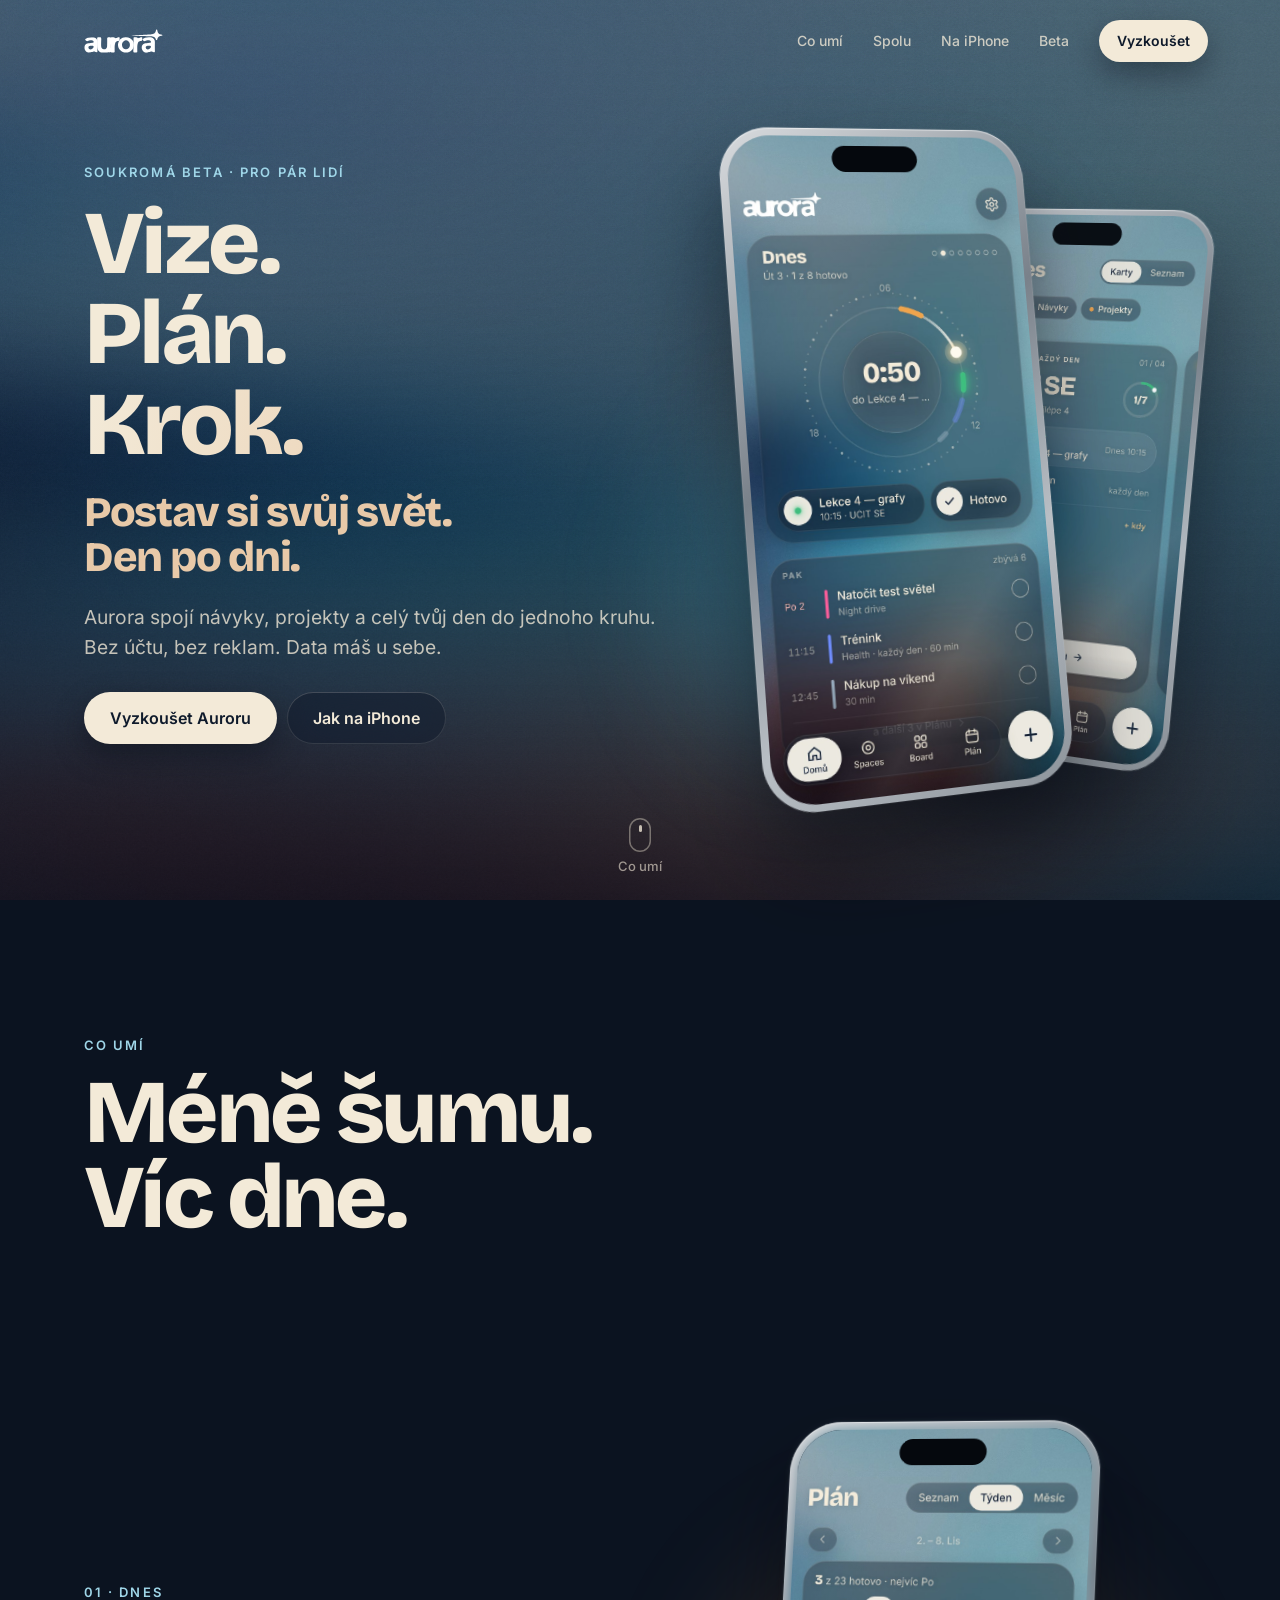
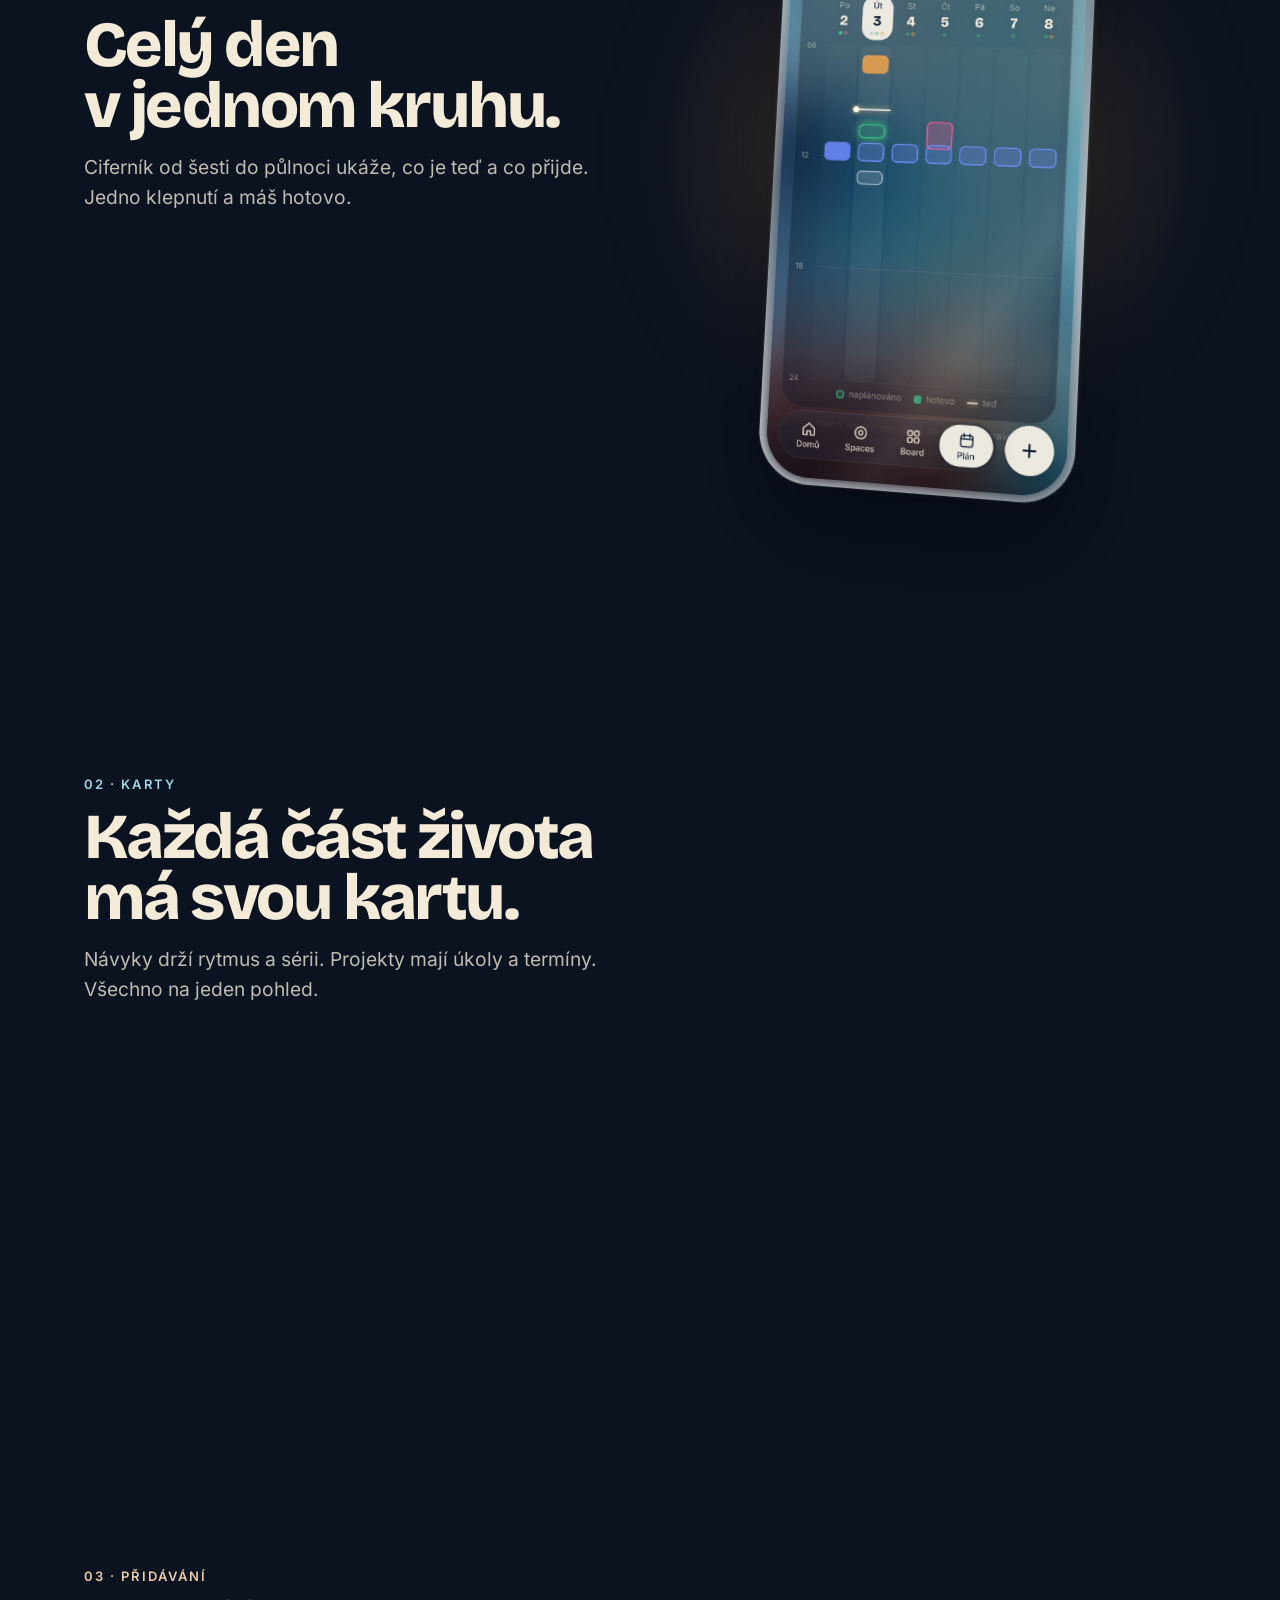
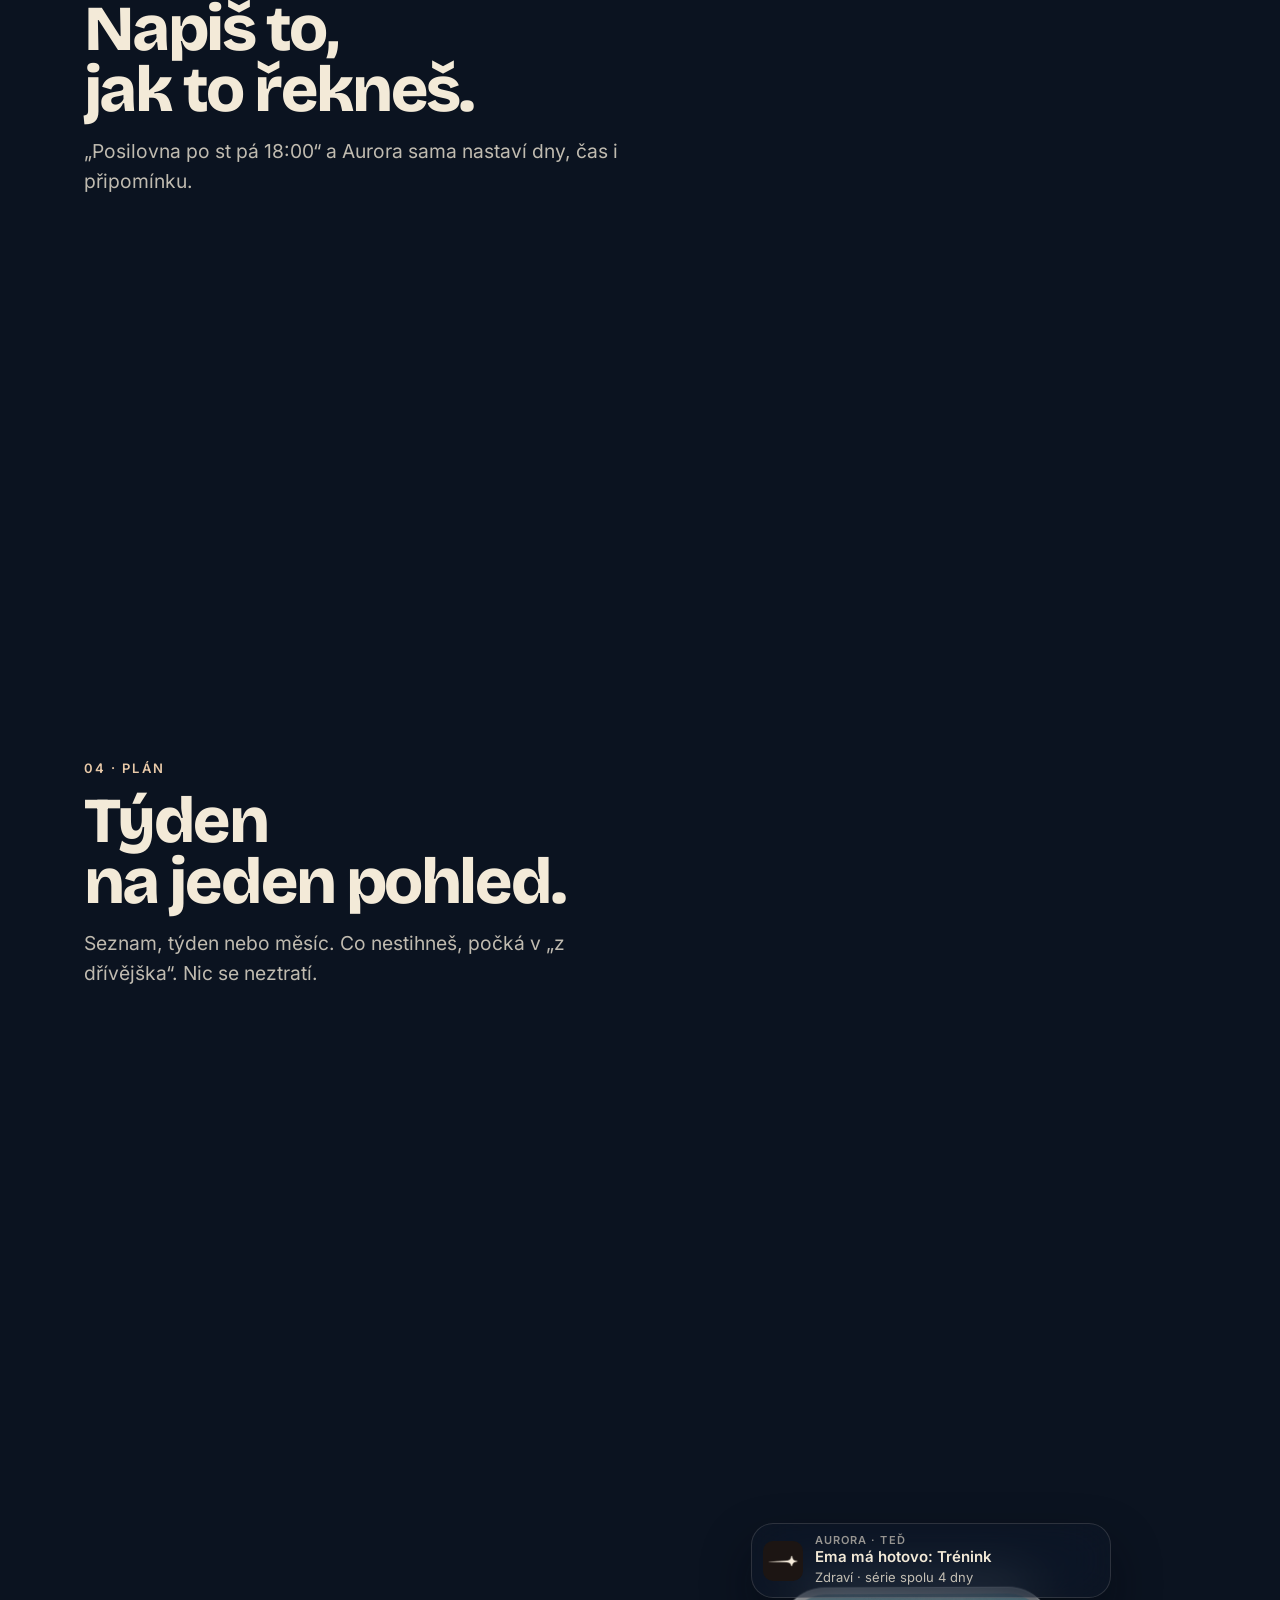
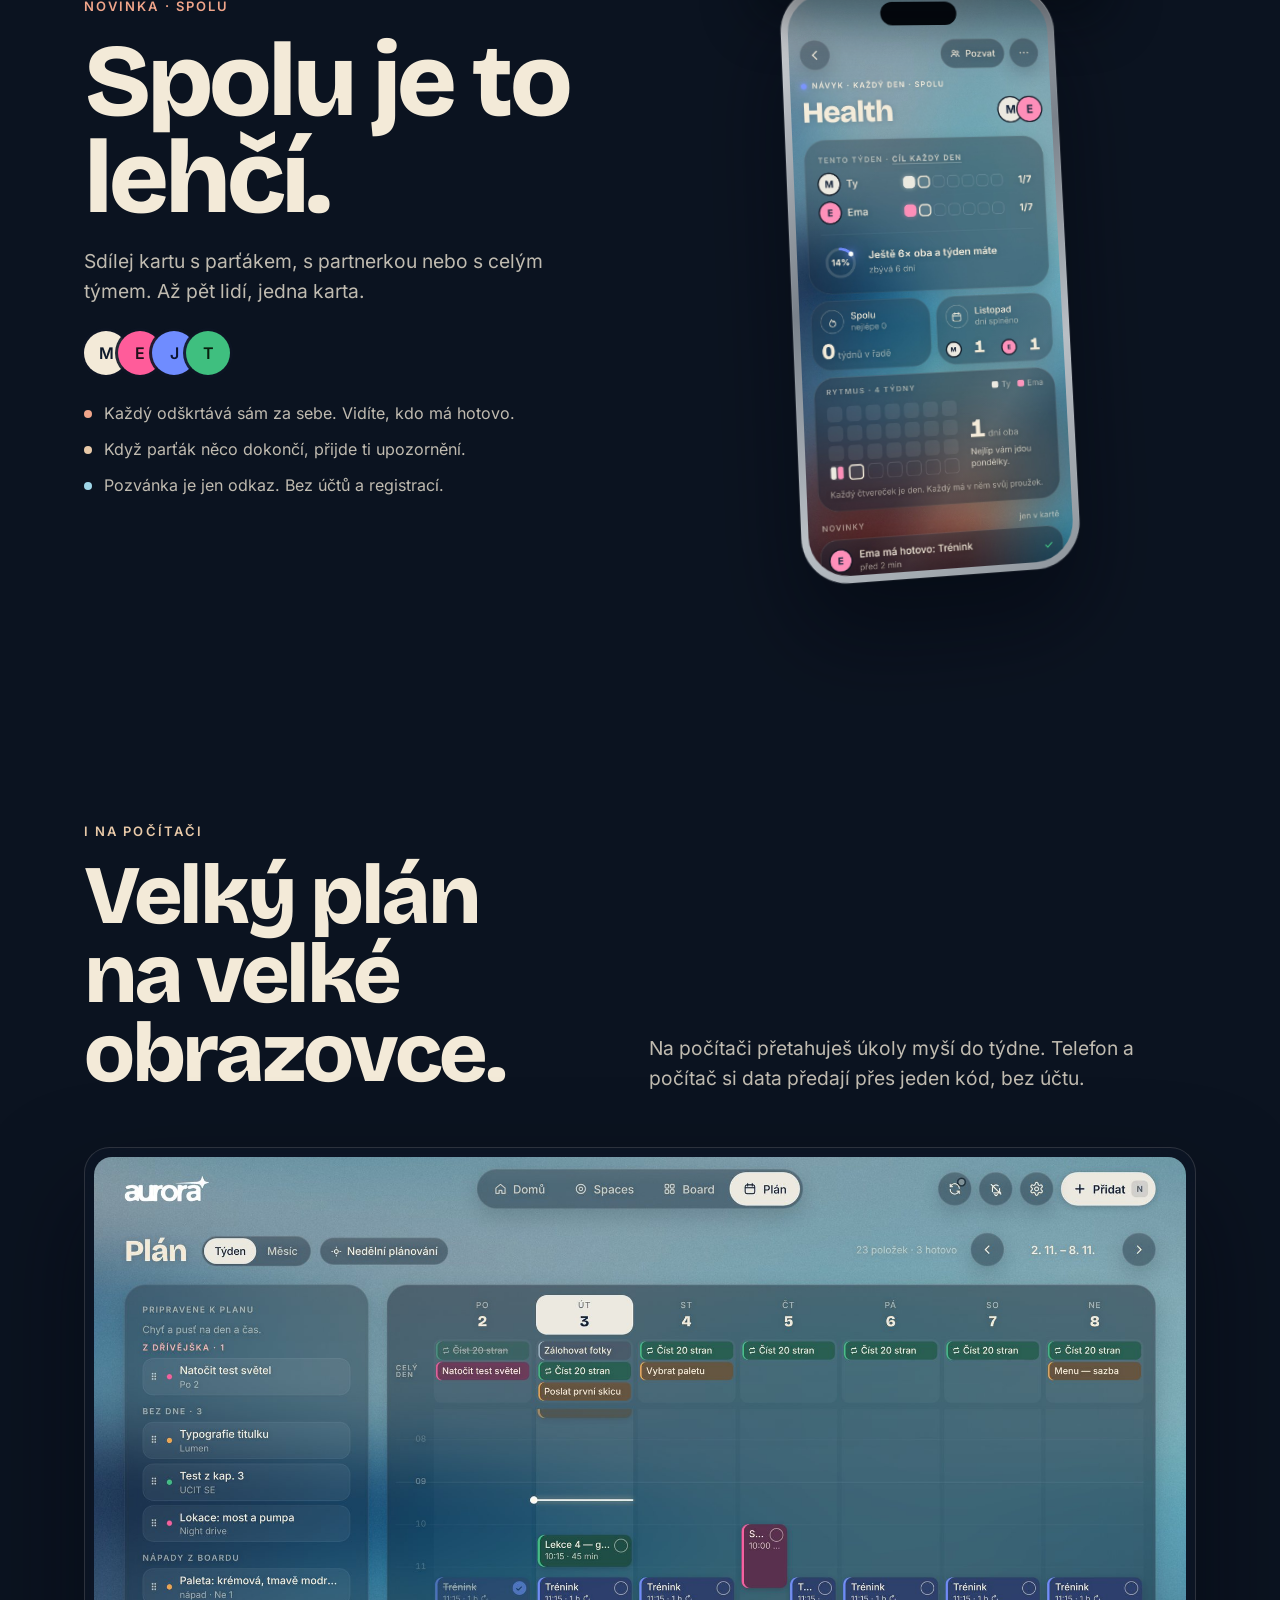
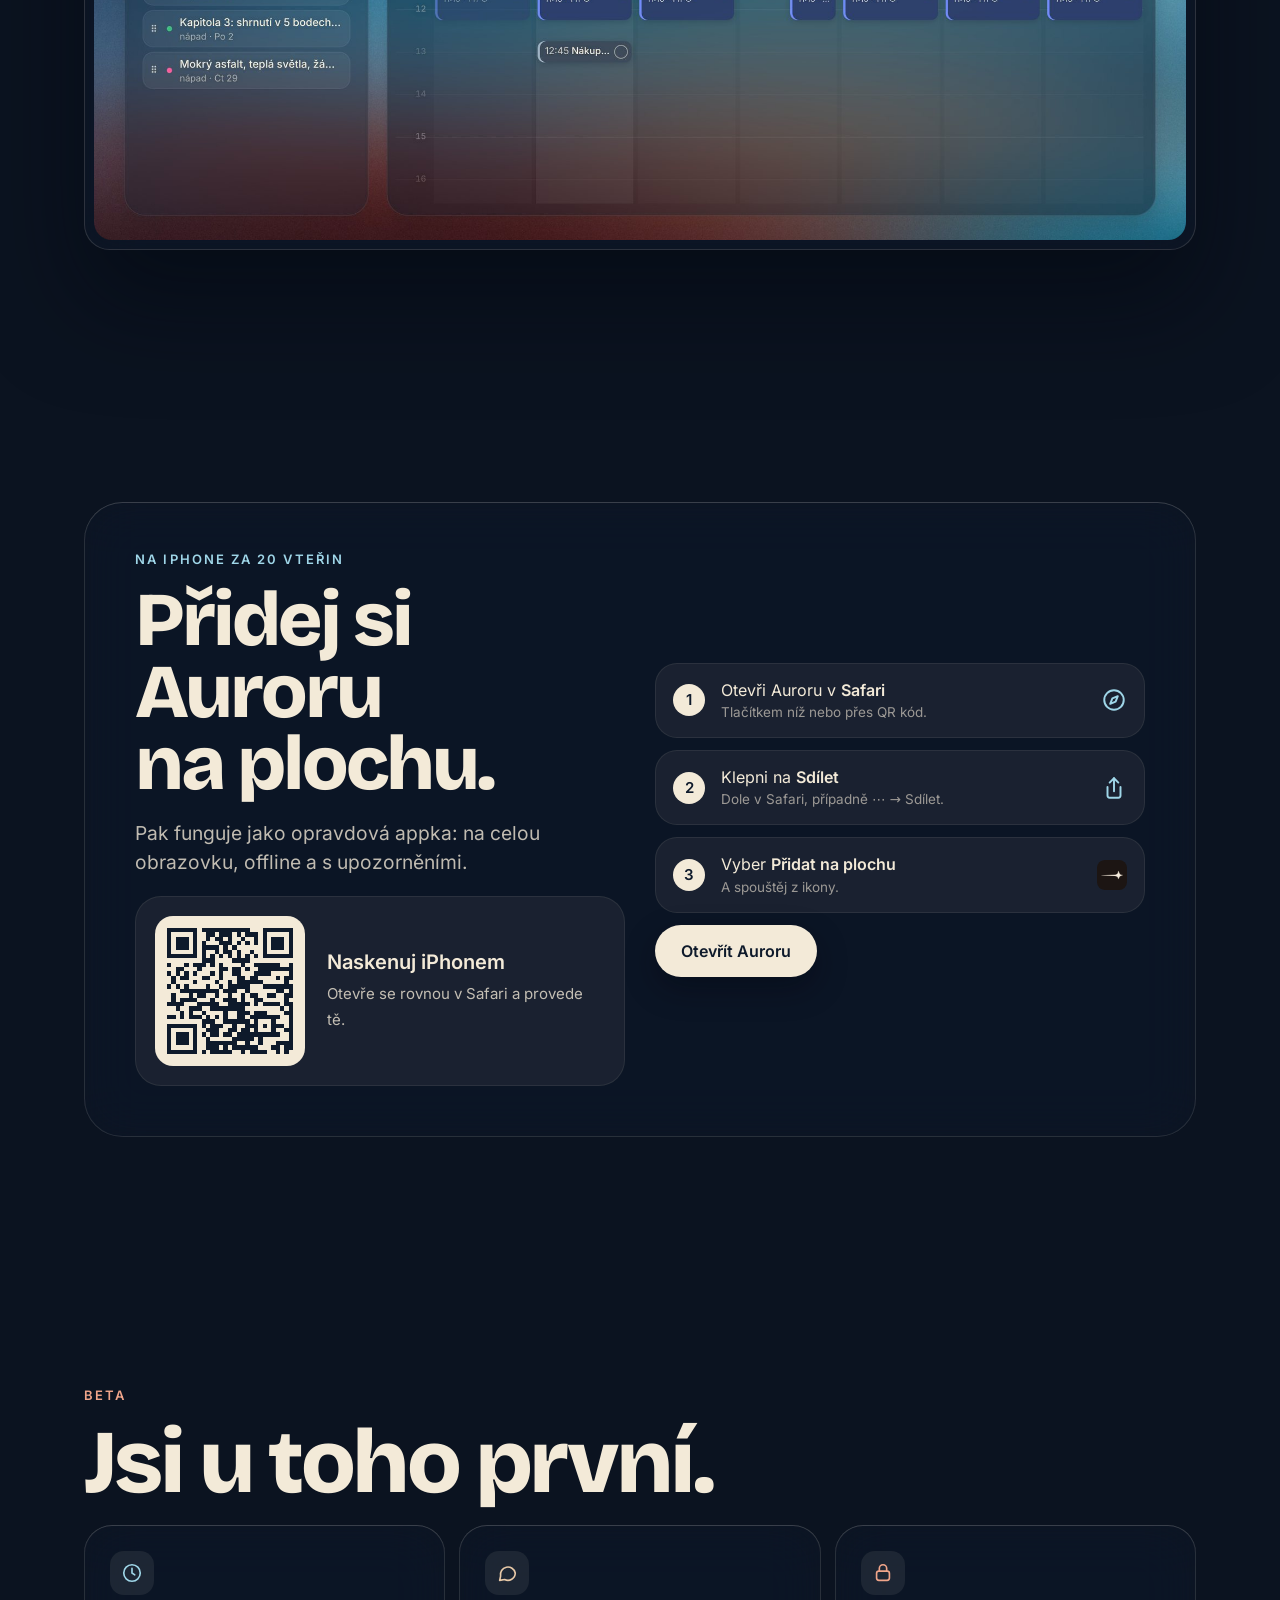
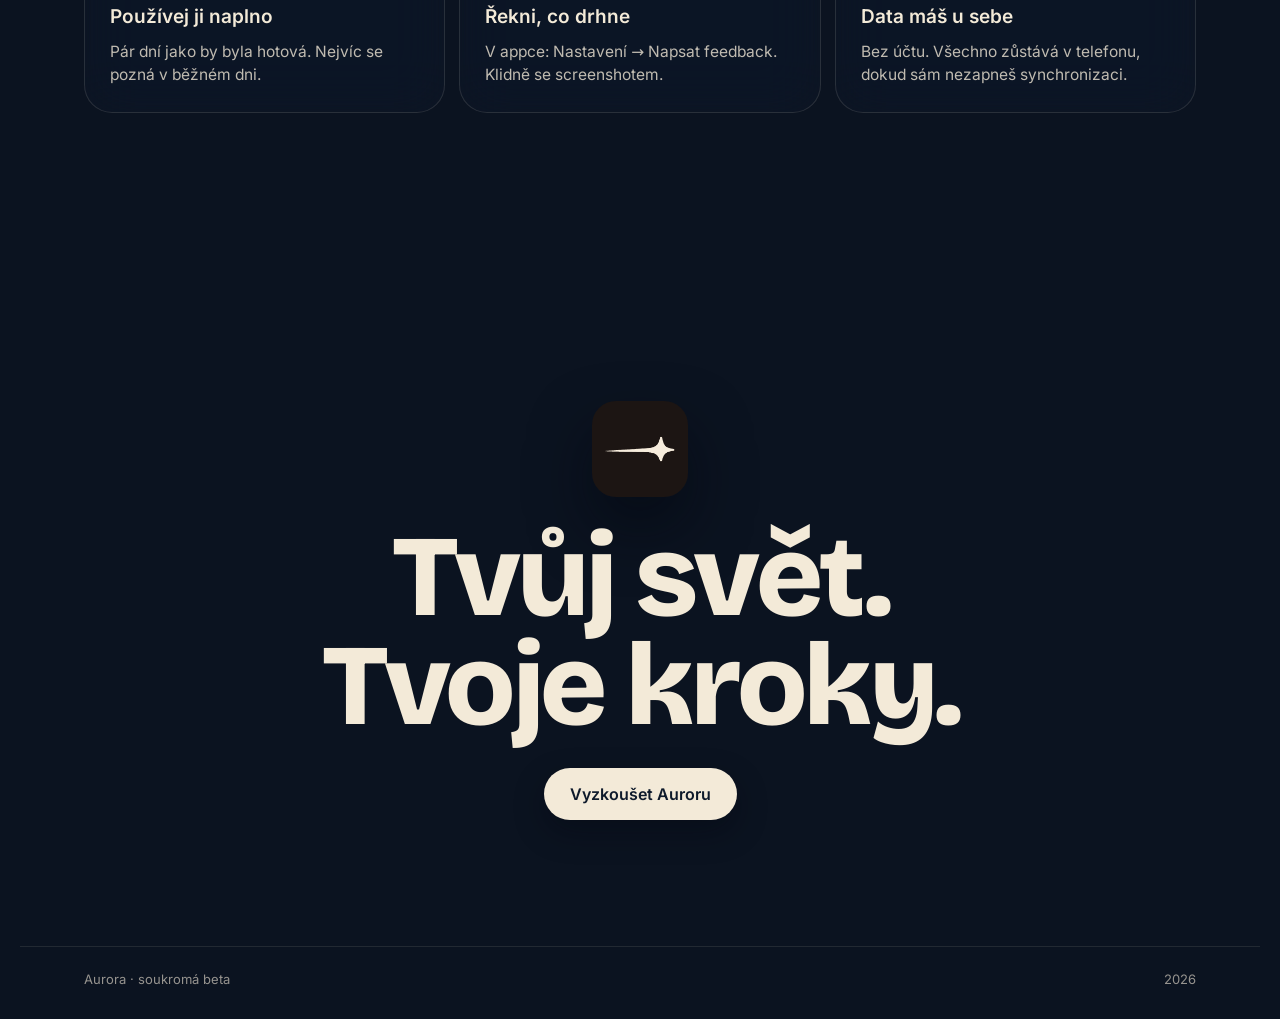
==== index.html @ 8a2f1ad3 "Add files via upload" ====
<!doctype html>
<html lang="cs">
<head>
<meta charset="utf-8">
<meta name="viewport" content="width=device-width, initial-scale=1, viewport-fit=cover">
<title>Aurora · Vize. Plán. Krok.</title>
<meta name="description" content="Vize. Plán. Krok. Postav si svůj svět, den po dni. Soukromá beta.">
<meta name="theme-color" content="#0b1320">
<meta property="og:type" content="website">
<meta property="og:title" content="Aurora · Vize. Plán. Krok.">
<meta property="og:description" content="Postav si svůj svět. Den po dni. Jsi pozvaný do soukromé bety.">
<meta property="og:image" content="https://keidsolo24.github.io/aurora/assets/og.jpg">
<meta property="og:url" content="https://keidsolo24.github.io/aurora/">
<meta name="twitter:card" content="summary_large_image">
<link rel="icon" href="app/icon-192.png">
<link rel="apple-touch-icon" href="app/icon-180.png">
<link rel="preload" href="app/fonts/bricolage-grotesque-latin-800-normal.woff2" as="font" type="font/woff2" crossorigin>
<style>
@font-face{font-family:'Bricolage Grotesque';font-weight:800;font-display:swap;src:url(app/fonts/bricolage-grotesque-latin-800-normal.woff2) format('woff2');unicode-range:U+0000-00FF,U+0131,U+0152-0153,U+02BB-02BC,U+02C6,U+02DA,U+02DC,U+2000-206F,U+20AC,U+2122,U+2212}
@font-face{font-family:'Bricolage Grotesque';font-weight:800;font-display:swap;src:url(app/fonts/bricolage-grotesque-latin-ext-800-normal.woff2) format('woff2');unicode-range:U+0100-02AF,U+1E00-1EFF,U+2020,U+20A0-20AB,U+20AD-20CF,U+2113,U+2C60-2C7F,U+A720-A7FF}
@font-face{font-family:'Inter';font-weight:400;font-display:swap;src:url(app/fonts/inter-latin-400-normal.woff2) format('woff2');unicode-range:U+0000-00FF,U+0131,U+0152-0153,U+02BB-02BC,U+02C6,U+02DA,U+02DC,U+2000-206F,U+20AC,U+2122,U+2212}
@font-face{font-family:'Inter';font-weight:400;font-display:swap;src:url(app/fonts/inter-latin-ext-400-normal.woff2) format('woff2');unicode-range:U+0100-02AF,U+1E00-1EFF,U+2020,U+20A0-20AB,U+20AD-20CF,U+2113,U+2C60-2C7F,U+A720-A7FF}
@font-face{font-family:'Inter';font-weight:500;font-display:swap;src:url(app/fonts/inter-latin-500-normal.woff2) format('woff2');unicode-range:U+0000-00FF,U+0131,U+0152-0153,U+02BB-02BC,U+02C6,U+02DA,U+02DC,U+2000-206F,U+20AC,U+2122,U+2212}
@font-face{font-family:'Inter';font-weight:500;font-display:swap;src:url(app/fonts/inter-latin-ext-500-normal.woff2) format('woff2');unicode-range:U+0100-02AF,U+1E00-1EFF,U+2020,U+20A0-20AB,U+20AD-20CF,U+2113,U+2C60-2C7F,U+A720-A7FF}
@font-face{font-family:'Inter';font-weight:600;font-display:swap;src:url(app/fonts/inter-latin-600-normal.woff2) format('woff2');unicode-range:U+0000-00FF,U+0131,U+0152-0153,U+02BB-02BC,U+02C6,U+02DA,U+02DC,U+2000-206F,U+20AC,U+2122,U+2212}
@font-face{font-family:'Inter';font-weight:600;font-display:swap;src:url(app/fonts/inter-latin-ext-600-normal.woff2) format('woff2');unicode-range:U+0100-02AF,U+1E00-1EFF,U+2020,U+20A0-20AB,U+20AD-20CF,U+2113,U+2C60-2C7F,U+A720-A7FF}
:root{
  --ink:#f3ead8;--ink2:rgba(243,234,216,.78);--ink3:rgba(243,234,216,.6);
  --navy:#0b1320;--deep:#0e1a2b;--sky:#9fd6e8;--cream:#e8c9a8;--ember:#f0a58a;
  --out:cubic-bezier(.2,.8,.2,1);--spring:cubic-bezier(.34,1.3,.5,1);
  --gut:clamp(20px,5vw,64px);--p:0;--h:0;
}
*{box-sizing:border-box}
html{background:var(--navy);-webkit-text-size-adjust:100%;text-size-adjust:100%}
@media (prefers-reduced-motion:no-preference){html{scroll-behavior:smooth}}
body{margin:0;color:var(--ink);font:400 17px/1.55 Inter,system-ui,-apple-system,sans-serif;-webkit-font-smoothing:antialiased;overflow-x:hidden}
img{display:block;max-width:100%;height:auto}
a{color:inherit}
:focus-visible{outline:2px solid var(--sky);outline-offset:3px;border-radius:10px}
.skip{position:absolute;left:-999px;top:8px;background:var(--ink);color:var(--deep);padding:10px 14px;border-radius:12px;z-index:100}
.skip:focus{left:12px}

/* ---------- the sky: wallpaper + light that changes with the story ---------- */
#sky{position:fixed;inset:0;z-index:-1;overflow:hidden;background:var(--navy)}
#sky .wall{position:absolute;inset:-6%;background:url(app/wall.jpg) center/cover;transform:translate3d(0,calc(var(--p) * -6%),0) scale(1.06);will-change:transform}
@media (min-width:900px){#sky .wall{background-image:url(app/wall-desk.jpg)}}
#sky .t{position:absolute;inset:0;will-change:opacity}
#sky .cool{background:radial-gradient(120% 80% at 20% 10%,rgba(30,70,120,.35),transparent 60%),linear-gradient(180deg,rgba(8,16,30,.55),rgba(8,16,30,.82));opacity:calc(1 - var(--p) * 1.6)}
#sky .day{background:radial-gradient(90% 70% at 70% 30%,rgba(232,201,168,.22),transparent 70%),linear-gradient(180deg,rgba(10,24,40,.58),rgba(10,22,36,.78));opacity:calc(1 - max(var(--p) - .45, .45 - var(--p)) * 3.2)}
#sky .warm{background:radial-gradient(110% 80% at 50% 100%,rgba(140,48,34,.5),transparent 70%),linear-gradient(180deg,rgba(20,14,22,.62),rgba(30,12,12,.84));opacity:calc((var(--p) - .55) * 2.4)}
#sky .grain{position:absolute;inset:0;opacity:.08;mix-blend-mode:overlay;background-image:url("data:image/svg+xml,%3Csvg xmlns='http://www.w3.org/2000/svg' width='160' height='160'%3E%3Cfilter id='n'%3E%3CfeTurbulence type='fractalNoise' baseFrequency='.9' numOctaves='2' stitchTiles='stitch'/%3E%3C/filter%3E%3Crect width='100%25' height='100%25' filter='url(%23n)'/%3E%3C/svg%3E")}

/* ---------- materials ---------- */
.g{background:rgba(16,26,40,.46);-webkit-backdrop-filter:blur(26px) saturate(130%);backdrop-filter:blur(26px) saturate(130%);box-shadow:inset 0 0 0 1px rgba(243,234,216,.12),inset 0 1px 0 rgba(255,255,255,.08)}
.d{font-family:'Bricolage Grotesque',Inter,sans-serif;font-weight:800;letter-spacing:-.04em;line-height:.95;margin:0}
.eyebrow{margin:0;font:600 13px/1 Inter;letter-spacing:.16em;text-transform:uppercase;color:var(--sky)}
.lead{margin:0;color:var(--ink2);font-size:clamp(17px,1.5vw,20px);line-height:1.55;max-width:34em}
.btn{display:inline-flex;align-items:center;justify-content:center;gap:8px;min-height:52px;padding:0 26px;border-radius:999px;font:600 16px/1 Inter;text-decoration:none;cursor:pointer;border:0;transition:transform .16s var(--out),background .3s,box-shadow .3s;-webkit-tap-highlight-color:transparent}
.btn:active{transform:scale(.97)}
.btn.cr{background:var(--ink);color:var(--deep);box-shadow:0 12px 30px rgba(2,6,14,.35)}
.btn.cr:hover{box-shadow:0 16px 40px rgba(232,201,168,.28)}
.btn.gl{color:var(--ink)}
.wrap{width:100%;max-width:1240px;margin:0 auto;padding:0 var(--gut)}

/* ---------- header ---------- */
.top{position:fixed;left:0;right:0;top:0;z-index:50;padding:max(12px,env(safe-area-inset-top)) var(--gut) 0;pointer-events:none}
.bar{pointer-events:auto;max-width:1240px;margin:0 auto;display:flex;align-items:center;gap:8px;padding:8px 8px 8px 20px;border-radius:999px;transition:background .4s,box-shadow .4s,backdrop-filter .4s;background:transparent;box-shadow:none}
.top.on .bar{background:rgba(14,22,36,.55);-webkit-backdrop-filter:blur(24px) saturate(130%);backdrop-filter:blur(24px) saturate(130%);box-shadow:inset 0 0 0 1px rgba(243,234,216,.1),0 10px 30px rgba(2,6,14,.25)}
.bar .logo{height:24px;width:auto}
.bar nav{display:none;margin-left:auto;gap:2px}
.bar nav a{font:500 14px/1 Inter;text-decoration:none;padding:12px 14px;border-radius:999px;color:var(--ink2);transition:color .2s,background .2s}
.bar nav a:hover{color:var(--ink);background:rgba(243,234,216,.08)}
.bar .btn{min-height:42px;padding:0 18px;font-size:14px;margin-left:auto}
@media (min-width:900px){.bar nav{display:flex}.bar .btn{margin-left:8px}}

/* ---------- reveal ---------- */
.rv{opacity:0;transform:translate3d(0,26px,0);filter:blur(8px);transition:opacity 1s var(--out),transform 1.1s var(--out),filter 1s var(--out);transition-delay:var(--d,0s)}
.rv.in{opacity:1;transform:none;filter:none}
@media (prefers-reduced-motion:reduce){.rv{transform:none;filter:none;transition:opacity .5s}}

/* ---------- phones ---------- */
.phone{position:relative;width:var(--w,280px);padding:calc(var(--w,280px) * .024);border-radius:calc(var(--w,280px) * .165);background:linear-gradient(145deg,#d9dcdf,#79818a 42%,#b9bfc5 70%,#8d949b);box-shadow:0 50px 90px rgba(2,6,14,.55),0 0 0 1px rgba(255,255,255,.1),inset 0 1px 1px rgba(255,255,255,.6)}
.phone img{width:100%;height:auto;border-radius:calc(var(--w,280px) * .142);background:#0e1a2b}
.phone::after{content:"";position:absolute;left:50%;top:calc(var(--w,280px) * .055);width:28%;height:calc(var(--w,280px) * .085);transform:translateX(-50%);border-radius:999px;background:#05080d}
.phone .gl{position:absolute;inset:calc(var(--w,280px) * .024);border-radius:calc(var(--w,280px) * .142);background:linear-gradient(125deg,rgba(255,255,255,.14),rgba(255,255,255,0) 32%,rgba(255,255,255,0) 66%,rgba(255,250,240,.07) 74%,rgba(255,255,255,0) 82%);pointer-events:none}

/* ---------- hero ---------- */
.hero{position:relative;min-height:100svh;padding:calc(110px + env(safe-area-inset-top)) 0 40px;display:flex;flex-direction:column}
.hero .wrap{display:grid;gap:26px;align-items:center;flex:1}
.hero h1{font-size:clamp(50px,13.4vw,118px)}
@media (min-width:900px){.hero h1{font-size:clamp(64px,7vw,112px)}}
.hero h1 .ln{display:block;overflow:hidden;padding-bottom:.06em}
.hero .tag{margin:-4px 0 0;font:800 clamp(26px,3.4vw,42px)/1.08 'Bricolage Grotesque',Inter,sans-serif;letter-spacing:-.03em;color:var(--cream)}
.hero h1 .ln span{display:block;transform:translate3d(0,105%,0);transition:transform 1.2s var(--out);transition-delay:var(--d)}
.loaded .hero h1 .ln span{transform:none}
.hero h1 .accent{background:linear-gradient(100deg,#f3ead8 0%,#e8c9a8 38%,#9fd6e8 70%,#f3ead8 100%);background-size:220% 100%;-webkit-background-clip:text;background-clip:text;color:transparent;animation:sheen 9s ease-in-out infinite alternate}
@keyframes sheen{from{background-position:0% 50%}to{background-position:100% 50%}}
@media (prefers-reduced-motion:reduce){.hero h1 .accent{animation:none}}
.hero .ctas{display:flex;flex-wrap:wrap;gap:10px;margin-top:8px}
.hero .copy{display:flex;flex-direction:column;gap:22px}
.stage{position:relative;height:clamp(470px,62vh,700px);perspective:1600px;margin-top:6px}
.stage .glow{position:absolute;border-radius:50%;filter:blur(60px);pointer-events:none}
.stage .p1,.stage .p2{position:absolute;top:50%;left:50%;transform-style:preserve-3d;will-change:transform}
.stage .p1{--w:clamp(230px,26vw,320px);transform:translate(-62%,-50%) rotateY(calc(18deg - var(--h) * 16deg)) rotateX(calc(6deg - var(--h) * 4deg)) rotateZ(-3deg) translateY(calc(var(--h) * -30px));z-index:2}
.stage .p2{--w:clamp(190px,21vw,262px);transform:translate(-2%,-46%) rotateY(calc(-22deg + var(--h) * 12deg)) rotateX(6deg) rotateZ(4deg) translateY(calc(var(--h) * 40px));opacity:.94}
.hero .float{animation:float 7s ease-in-out infinite}
@keyframes float{0%,100%{translate:0 0}50%{translate:0 -10px}}
.hero .scroll{align-self:center;margin-top:18px;display:flex;flex-direction:column;align-items:center;gap:8px;color:var(--ink3);font:500 13px/1 Inter;text-decoration:none}
.hero .scroll i{width:22px;height:34px;border-radius:12px;box-shadow:inset 0 0 0 1.5px rgba(243,234,216,.4);position:relative}
.hero .scroll i::after{content:"";position:absolute;left:50%;top:7px;width:3px;height:7px;margin-left:-1.5px;border-radius:2px;background:var(--ink2);animation:wheel 2s var(--out) infinite}
@keyframes wheel{0%{opacity:0;transform:translateY(0)}30%{opacity:1}100%{opacity:0;transform:translateY(10px)}}
@media (min-width:900px){
  .hero .wrap{grid-template-columns:1.05fr .95fr;gap:20px}
  .stage{height:min(76vh,760px)}
}

/* ---------- story: what it does ---------- */
.sec{position:relative;padding:clamp(90px,14vh,160px) 0}
.sec-head{display:flex;flex-direction:column;gap:18px;margin-bottom:clamp(40px,7vh,80px)}
.sec-head h2{font-size:clamp(46px,7vw,92px)}
.story{display:grid;gap:clamp(70px,12vh,120px)}
.feat{display:flex;flex-direction:column;gap:16px}
.feat h3{font-size:clamp(36px,5vw,64px)}
.feat .ph{display:flex;justify-content:center;margin-top:26px;perspective:1400px}
.feat .ph .phone{--w:min(270px,70vw);transform:rotateY(-10deg) rotateX(4deg) rotateZ(2deg);transition:transform 1.4s var(--out)}
.feat.in .ph .phone{transform:rotateY(-4deg) rotateX(2deg) rotateZ(1deg)}
.feat .num{font:600 13px/1 Inter;letter-spacing:.16em;color:var(--sky)}
.feat:nth-child(3) .num,.feat:nth-child(4) .num{color:var(--cream)}
.sticky{display:none}
@media (min-width:980px){
  .story-grid{display:grid;grid-template-columns:1fr 1fr;gap:40px}
  .story{gap:0}
  .feat{min-height:88vh;justify-content:center;opacity:.28;transition:opacity .6s var(--out)}
  .feat.act{opacity:1}
  .feat .ph{display:none}
  .sticky{display:block;position:sticky;top:0;height:100vh}
  .sticky .holder{position:absolute;inset:0;display:flex;align-items:center;justify-content:center;perspective:1600px}
  .sticky .phone{--w:clamp(280px,25vw,330px);transform:rotateY(-12deg) rotateX(4deg) rotateZ(2deg)}
  .sticky .scr{position:relative}
  .sticky .scr img{transition:opacity .7s var(--out),transform .9s var(--out),filter .7s var(--out)}
  .sticky .scr img+img{position:absolute;inset:0}
  .sticky .scr img:not(.on){opacity:0;transform:scale(1.03);filter:blur(6px)}
  .sticky .halo{position:absolute;width:70%;aspect-ratio:1;border-radius:50%;filter:blur(70px);background:rgba(91,191,220,.28);transition:background 1s}
}

/* ---------- together ---------- */
.spolu .wrap{display:grid;gap:50px;align-items:center}
.spolu h2{font-size:clamp(50px,8vw,110px)}
.spolu .vis{position:relative;display:flex;justify-content:center;perspective:1500px;padding-top:60px}
.spolu .vis .phone{--w:min(280px,72vw);transform:rotateY(10deg) rotateX(4deg) rotateZ(-2deg)}
.spolu .notif{position:absolute;top:0;left:50%;width:min(360px,88vw);display:flex;align-items:center;gap:12px;padding:12px 16px 12px 12px;border-radius:22px;transform:translate(-50%,-30px) scale(.94);opacity:0;transition:transform .9s var(--spring),opacity .5s var(--out);z-index:3;box-shadow:inset 0 0 0 1px rgba(243,234,216,.14),0 24px 50px rgba(2,6,14,.45)}
.spolu .vis.in .notif{transform:translate(-50%,0) scale(1);opacity:1;transition-delay:.6s}
.notif img{width:40px;height:40px;border-radius:10px}
.notif .nt{display:flex;flex-direction:column;gap:2px;min-width:0}
.notif .nt small{font:600 11px/1 Inter;letter-spacing:.1em;color:var(--ink3)}
.notif .nt b{font:600 15px/1.25 Inter}
.notif .nt span{font:400 13px/1.3 Inter;color:var(--ink2)}
.avs{display:flex;margin-top:4px}
.avs i{width:44px;height:44px;border-radius:22px;display:flex;align-items:center;justify-content:center;font:600 16px/1 Inter;font-style:normal;box-shadow:0 0 0 3px rgba(14,22,36,.9)}
.avs i+i{margin-left:-10px}
.pts{display:grid;gap:12px;margin-top:6px}
.pts div{display:flex;gap:12px;align-items:flex-start;color:var(--ink2);font-size:16px;line-height:1.5}
.pts div::before{content:"";flex:none;width:8px;height:8px;margin-top:9px;border-radius:4px;background:var(--c,var(--sky))}
@media (min-width:980px){.spolu .wrap{grid-template-columns:1fr 1fr}}

/* ---------- desktop ---------- */
.desk .win{border-radius:clamp(14px,2vw,26px);padding:clamp(6px,.8vw,10px);margin-top:clamp(30px,6vh,60px);box-shadow:inset 0 0 0 1px rgba(243,234,216,.14),0 50px 100px rgba(2,6,14,.5);transform:perspective(1800px) rotateX(10deg) scale(.94);transform-origin:50% 0;transition:transform 1.6s var(--out)}
.desk .win.in{transform:none}
.desk .win img{border-radius:clamp(10px,1.4vw,18px);width:100%}
.desk .row{display:grid;gap:18px}
@media (min-width:900px){.desk .row{grid-template-columns:1fr 1fr;align-items:end}}

/* ---------- install ---------- */
.inst .card{border-radius:clamp(28px,3vw,40px);padding:clamp(28px,4vw,56px);display:grid;gap:30px}
.inst h2{font-size:clamp(40px,6vw,76px)}
.steps{display:grid;gap:12px}
.step{display:flex;align-items:center;gap:16px;padding:16px 18px;border-radius:22px;background:rgba(243,234,216,.06);box-shadow:inset 0 0 0 1px rgba(243,234,216,.08)}
.step .n{flex:none;width:32px;height:32px;border-radius:16px;background:var(--ink);color:var(--deep);font:600 15px/32px Inter;text-align:center}
.step .t{flex:1;font-size:16px;line-height:1.4}
.step .t small{display:block;color:var(--ink3);font-size:13.5px;margin-top:2px}
.step svg,.step .ic{flex:none;color:var(--sky)}
.step .ic{width:30px;height:30px;border-radius:8px}
.qr{display:none;align-items:center;gap:22px;padding:20px;border-radius:26px;background:rgba(243,234,216,.06);box-shadow:inset 0 0 0 1px rgba(243,234,216,.08)}
.qr .code{flex:none;width:150px;height:150px;padding:12px;border-radius:18px;background:var(--ink)}
.qr .code img{width:100%;height:100%}
.qr b{display:block;font:600 20px/1.2 Inter;margin-bottom:6px}
.qr span{color:var(--ink2);font-size:15px}
.inst .mob{display:flex;flex-direction:column;gap:12px}
@media (min-width:900px){.inst .card{grid-template-columns:1fr 1fr;align-items:center}.qr{display:flex}.inst .mob .btn{align-self:flex-start}}

/* ---------- beta ---------- */
.beta .grid{display:grid;gap:14px;margin-top:10px}
.beta .b{border-radius:28px;padding:26px;display:flex;flex-direction:column;gap:10px}
.beta .b .ic{width:44px;height:44px;border-radius:14px;display:flex;align-items:center;justify-content:center;background:rgba(243,234,216,.08)}
.beta .b h3{margin:0;font:600 19px/1.3 Inter}
.beta .b p{margin:0;color:var(--ink2);font-size:15.5px;line-height:1.5}
@media (min-width:900px){.beta .grid{grid-template-columns:repeat(3,minmax(0,1fr))}}

/* ---------- end ---------- */
.end{text-align:center;padding:clamp(110px,18vh,200px) 0 clamp(90px,14vh,140px)}
.end .wrap{display:flex;flex-direction:column;align-items:center;gap:26px}
.end img.icon{width:96px;height:96px;border-radius:24px;box-shadow:0 30px 60px rgba(2,6,14,.5)}
.end h2{font-size:clamp(52px,9vw,120px)}
footer{padding:0 0 calc(30px + env(safe-area-inset-bottom))}
footer .wrap{display:flex;justify-content:space-between;gap:16px;color:var(--ink3);font-size:13px;border-top:1px solid rgba(243,234,216,.1);padding-top:22px}
@media (prefers-reduced-motion:reduce){.hero .float,.hero .scroll i::after{animation:none}.hero h1 .ln span{transition:none;transform:none}}
</style>
</head>
<body>
<a class="skip" href="#main">Přeskočit na obsah</a>
<div id="sky" aria-hidden="true"><div class="wall"></div><div class="t cool"></div><div class="t day"></div><div class="t warm"></div><div class="grain"></div></div>

<header class="top" id="top">
  <div class="bar">
    <a href="#main" aria-label="Aurora, nahoru"><img class="logo" src="app/logo.svg" alt="aurora" width="96" height="24"></a>
    <nav aria-label="Sekce">
      <a href="#umi">Co umí</a><a href="#spolu">Spolu</a><a href="#iphone">Na iPhone</a><a href="#beta">Beta</a>
    </nav>
    <a class="btn cr" href="app/">Vyzkoušet</a>
  </div>
</header>

<main id="main">
  <section class="hero">
    <div class="wrap">
      <div class="copy">
        <p class="eyebrow rv" style="--d:.15s">Soukromá beta · pro pár lidí</p>
        <h1 class="d"><span class="ln"><span style="--d:.2s">Vize.</span></span><span class="ln"><span style="--d:.34s">Plán.</span></span><span class="ln"><span style="--d:.48s" class="accent">Krok.</span></span></h1>
        <p class="tag rv" style="--d:.7s">Postav si svůj svět.<br>Den po dni.</p>
        <p class="lead rv" style="--d:.82s">Aurora spojí návyky, projekty a celý tvůj den do jednoho kruhu. Bez účtu, bez reklam. Data máš u sebe.</p>
        <div class="ctas rv" style="--d:.94s">
          <a class="btn cr" href="app/">Vyzkoušet Auroru</a>
          <a class="btn gl g" href="#iphone">Jak na iPhone</a>
        </div>
      </div>
      <div class="stage rv" style="--d:.3s" aria-hidden="true">
        <div class="glow" style="left:18%;top:16%;width:56%;height:56%;background:rgba(232,201,168,.24)"></div>
        <div class="glow" style="left:2%;top:46%;width:46%;height:46%;background:rgba(91,191,220,.26)"></div>
        <div class="p2"><div class="float" style="animation-delay:-3s"><div class="phone"><img src="assets/shot-spaces.jpg" alt="" width="900" height="1947"><i class="gl"></i></div></div></div>
        <div class="p1"><div class="float"><div class="phone"><img src="assets/shot-home.jpg" alt="" width="900" height="1947" fetchpriority="high"><i class="gl"></i></div></div></div>
      </div>
    </div>
    <a class="scroll rv" style="--d:1s" href="#umi"><i></i>Co umí</a>
  </section>

  <section class="sec" id="umi" aria-labelledby="umi-h">
    <div class="wrap">
      <div class="sec-head"><p class="eyebrow rv">Co umí</p><h2 class="d rv" id="umi-h" style="--d:.08s">Méně šumu.<br>Víc dne.</h2></div>
      <div class="story-grid">
        <div class="story">
          <article class="feat" data-i="0">
            <span class="num rv">01 · DNES</span>
            <h3 class="d rv" style="--d:.06s">Celý den<br>v jednom kruhu.</h3>
            <p class="lead rv" style="--d:.12s">Ciferník od šesti do půlnoci ukáže, co je teď a co přijde. Jedno klepnutí a máš hotovo.</p>
            <div class="ph rv" style="--d:.2s"><div class="phone"><img src="assets/shot-home.jpg" alt="Obrazovka Dnes s ciferníkem dne" loading="lazy" width="900" height="1947"><i class="gl"></i></div></div>
          </article>
          <article class="feat" data-i="1">
            <span class="num rv">02 · KARTY</span>
            <h3 class="d rv" style="--d:.06s">Každá část života<br>má svou kartu.</h3>
            <p class="lead rv" style="--d:.12s">Návyky drží rytmus a sérii. Projekty mají úkoly a termíny. Všechno na jeden pohled.</p>
            <div class="ph rv" style="--d:.2s"><div class="phone"><img src="assets/shot-spaces.jpg" alt="Karty návyků a projektů" loading="lazy" width="900" height="1947"><i class="gl"></i></div></div>
          </article>
          <article class="feat" data-i="2">
            <span class="num rv">03 · PŘIDÁVÁNÍ</span>
            <h3 class="d rv" style="--d:.06s">Napiš to,<br>jak to řekneš.</h3>
            <p class="lead rv" style="--d:.12s">„Posilovna po st pá 18:00“ a Aurora sama nastaví dny, čas i připomínku.</p>
            <div class="ph rv" style="--d:.2s"><div class="phone"><img src="assets/shot-add.jpg" alt="Přidání úkolu přirozenou větou" loading="lazy" width="900" height="1947"><i class="gl"></i></div></div>
          </article>
          <article class="feat" data-i="3">
            <span class="num rv">04 · PLÁN</span>
            <h3 class="d rv" style="--d:.06s">Týden<br>na jeden pohled.</h3>
            <p class="lead rv" style="--d:.12s">Seznam, týden nebo měsíc. Co nestihneš, počká v „z dřívějška“. Nic se neztratí.</p>
            <div class="ph rv" style="--d:.2s"><div class="phone"><img src="assets/shot-plan.jpg" alt="Plán týdne" loading="lazy" width="900" height="1947"><i class="gl"></i></div></div>
          </article>
        </div>
        <div class="sticky" aria-hidden="true">
          <div class="holder"><div class="halo" id="halo"></div>
            <div class="phone"><div class="scr" id="stk"><img class="on" src="assets/shot-home.jpg" alt="" width="900" height="1947"><img src="assets/shot-spaces.jpg" alt="" width="900" height="1947" loading="lazy"><img src="assets/shot-add.jpg" alt="" width="900" height="1947" loading="lazy"><img src="assets/shot-plan.jpg" alt="" width="900" height="1947" loading="lazy"></div><i class="gl"></i></div>
          </div>
        </div>
      </div>
    </div>
  </section>

  <section class="sec spolu" id="spolu" aria-labelledby="spolu-h">
    <div class="wrap">
      <div style="display:flex;flex-direction:column;gap:20px">
        <p class="eyebrow rv" style="color:var(--ember)">Novinka · Spolu</p>
        <h2 class="d rv" id="spolu-h" style="--d:.06s">Spolu je to<br>lehčí.</h2>
        <p class="lead rv" style="--d:.12s">Sdílej kartu s parťákem, s partnerkou nebo s celým týmem. Až pět lidí, jedna karta.</p>
        <div class="avs rv" style="--d:.18s" aria-hidden="true"><i style="background:var(--ink);color:var(--deep)">M</i><i style="background:#ff5c9a;color:#20101a">E</i><i style="background:#6f8cff;color:#0b1430">J</i><i style="background:#3fbf7f;color:#08210f">T</i></div>
        <div class="pts rv" style="--d:.24s"><div style="--c:var(--ember)">Každý odškrtává sám za sebe. Vidíte, kdo má hotovo.</div><div style="--c:var(--cream)">Když parťák něco dokončí, přijde ti upozornění.</div><div style="--c:var(--sky)">Pozvánka je jen odkaz. Bez účtů a registrací.</div></div>
      </div>
      <div class="vis rv" style="--d:.1s">
        <div class="notif g"><img src="app/icon-180.png" alt=""><div class="nt"><small>AURORA · TEĎ</small><b>Ema má hotovo: Trénink</b><span>Zdraví · série spolu 4 dny</span></div></div>
        <div class="phone"><img src="assets/shot-spolu.jpg" alt="Sdílená karta Spolu s přehledem obou lidí" loading="lazy" width="900" height="1947"><i class="gl"></i></div>
      </div>
    </div>
  </section>

  <section class="sec desk" aria-labelledby="desk-h">
    <div class="wrap">
      <div class="row">
        <div style="display:flex;flex-direction:column;gap:18px"><p class="eyebrow rv" style="color:var(--cream)">I na počítači</p><h2 class="d rv" id="desk-h" style="--d:.06s;font-size:clamp(44px,6.5vw,84px)">Velký plán<br>na velké obrazovce.</h2></div>
        <p class="lead rv" style="--d:.12s">Na počítači přetahuješ úkoly myší do týdne. Telefon a počítač si data předají přes jeden kód, bez účtu.</p>
      </div>
      <div class="win g rv"><img src="assets/shot-desk.jpg" alt="Aurora na počítači: plán týdne" loading="lazy" width="2000" height="1250"></div>
    </div>
  </section>

  <section class="sec inst" id="iphone" aria-labelledby="iphone-h">
    <div class="wrap">
      <div class="card g rv">
        <div style="display:flex;flex-direction:column;gap:18px">
          <p class="eyebrow">Na iPhone za 20 vteřin</p>
          <h2 class="d" id="iphone-h">Přidej si Auroru<br>na plochu.</h2>
          <p class="lead">Pak funguje jako opravdová appka: na celou obrazovku, offline a s upozorněními.</p>
          <div class="qr"><div class="code"><img src="assets/qr.svg" alt="QR kód: otevřít Auroru v telefonu" width="150" height="150"></div><div><b>Naskenuj iPhonem</b><span>Otevře se rovnou v Safari a provede tě.</span></div></div>
        </div>
        <div class="mob">
          <ol class="steps" style="margin:0;padding:0;list-style:none">
            <li class="step"><span class="n">1</span><span class="t">Otevři Auroru v <b>Safari</b><small>Tlačítkem níž nebo přes QR kód.</small></span><svg aria-hidden="true" width="26" height="26" viewBox="0 0 24 24" fill="none" stroke="currentColor" stroke-width="1.8" stroke-linecap="round" stroke-linejoin="round"><circle cx="12" cy="12" r="9"/><path d="M15.5 8.5l-2 5-5 2 2-5z"/></svg></li>
            <li class="step"><span class="n">2</span><span class="t">Klepni na <b>Sdílet</b><small>Dole v Safari, případně ⋯ → Sdílet.</small></span><svg aria-hidden="true" width="26" height="26" viewBox="0 0 24 24" fill="none" stroke="currentColor" stroke-width="1.8" stroke-linecap="round" stroke-linejoin="round"><path d="M12 3v12"/><path d="M8 7l4-4 4 4"/><path d="M6 11v8a2 2 0 0 0 2 2h8a2 2 0 0 0 2-2v-8"/></svg></li>
            <li class="step"><span class="n">3</span><span class="t">Vyber <b>Přidat na plochu</b><small>A spouštěj z ikony.</small></span><img class="ic" src="app/icon-180.png" alt=""></li>
          </ol>
          <a class="btn cr" href="app/">Otevřít Auroru</a>
        </div>
      </div>
    </div>
  </section>

  <section class="sec beta" id="beta" aria-labelledby="beta-h">
    <div class="wrap">
      <div class="sec-head" style="margin-bottom:20px"><p class="eyebrow rv" style="color:var(--ember)">Beta</p><h2 class="d rv" id="beta-h" style="--d:.06s">Jsi u toho první.</h2></div>
      <div class="grid">
        <div class="b g rv"><span class="ic"><svg aria-hidden="true" width="22" height="22" viewBox="0 0 24 24" fill="none" stroke="#9fd6e8" stroke-width="1.8" stroke-linecap="round" stroke-linejoin="round"><circle cx="12" cy="12" r="9"/><path d="M12 7v5l3 2"/></svg></span><h3>Používej ji naplno</h3><p>Pár dní jako by byla hotová. Nejvíc se pozná v běžném dni.</p></div>
        <div class="b g rv" style="--d:.08s"><span class="ic"><svg aria-hidden="true" width="22" height="22" viewBox="0 0 24 24" fill="none" stroke="#e8c9a8" stroke-width="1.8" stroke-linecap="round" stroke-linejoin="round"><path d="M21 12a8 8 0 0 1-11.6 7.1L4 20l1-4.6A8 8 0 1 1 21 12z"/></svg></span><h3>Řekni, co drhne</h3><p>V appce: Nastavení → Napsat feedback. Klidně se screenshotem.</p></div>
        <div class="b g rv" style="--d:.16s"><span class="ic"><svg aria-hidden="true" width="22" height="22" viewBox="0 0 24 24" fill="none" stroke="#f0a58a" stroke-width="1.8" stroke-linecap="round" stroke-linejoin="round"><rect x="5" y="10" width="14" height="10" rx="2.5"/><path d="M8 10V7a4 4 0 0 1 8 0v3"/></svg></span><h3>Data máš u sebe</h3><p>Bez účtu. Všechno zůstává v telefonu, dokud sám nezapneš synchronizaci.</p></div>
      </div>
    </div>
  </section>

  <section class="end" aria-labelledby="end-h">
    <div class="wrap">
      <img class="icon rv" src="app/icon-180.png" alt="" width="96" height="96">
      <h2 class="d rv" id="end-h" style="--d:.06s">Tvůj svět.<br>Tvoje kroky.</h2>
      <a class="btn cr rv" style="--d:.14s" href="app/">Vyzkoušet Auroru</a>
    </div>
  </section>
</main>
<footer><div class="wrap"><span>Aurora · soukromá beta</span><span>2026</span></div></footer>

<script>
(() => {
  const RM = matchMedia('(prefers-reduced-motion: reduce)').matches;
  const root = document.documentElement, top = document.getElementById('top');
  requestAnimationFrame(() => requestAnimationFrame(() => document.body.classList.add('loaded')));
  /* reveal */
  const io = new IntersectionObserver(es => es.forEach(e => { if (e.isIntersecting) { e.target.classList.add('in'); io.unobserve(e.target); } }), { rootMargin: '0px 0px -8% 0px', threshold: .08 });
  document.querySelectorAll('.rv,.feat,.desk .win,.spolu .vis').forEach(el => io.observe(el));
  /* the hero copy is visible on load */
  setTimeout(() => document.querySelectorAll('.hero .rv').forEach(el => el.classList.add('in')), 60);
  /* light that follows the story + hero phones straighten */
  const hero = document.querySelector('.hero');
  let ticking = false;
  function frame() {
    ticking = false;
    const max = Math.max(1, document.documentElement.scrollHeight - innerHeight), y = scrollY;
    root.style.setProperty('--p', (y / max).toFixed(4));
    if (!RM) root.style.setProperty('--h', Math.min(1, y / (hero.offsetHeight * .8)).toFixed(4));
    top.classList.toggle('on', y > 30);
  }
  addEventListener('scroll', () => { if (!ticking) { ticking = true; requestAnimationFrame(frame); } }, { passive: true });
  addEventListener('resize', frame); frame();
  /* desktop: the sticky phone shows the feature you are reading */
  const feats = [...document.querySelectorAll('.feat')], imgs = [...document.querySelectorAll('#stk img')], halo = document.getElementById('halo');
  const tints = ['rgba(91,191,220,.28)', 'rgba(111,140,255,.26)', 'rgba(232,201,168,.26)', 'rgba(240,164,75,.24)'];
  const fo = new IntersectionObserver(es => es.forEach(e => { if (!e.isIntersecting) return; const i = +e.target.dataset.i; feats.forEach(f => f.classList.toggle('act', f === e.target)); imgs.forEach((im, k) => im.classList.toggle('on', k === i)); if (halo) halo.style.background = tints[i]; }), { rootMargin: '-45% 0px -45% 0px' });
  feats.forEach(f => fo.observe(f));
  /* on iPhone the steps matter most, on a computer the QR code */
  if (/iP(hone|od)/.test(navigator.userAgent)) document.querySelectorAll('.inst .step')[0].querySelector('small').textContent = 'Jsi v Safari? Klepni na tlačítko níž.';
})();
</script>
</body>
</html>
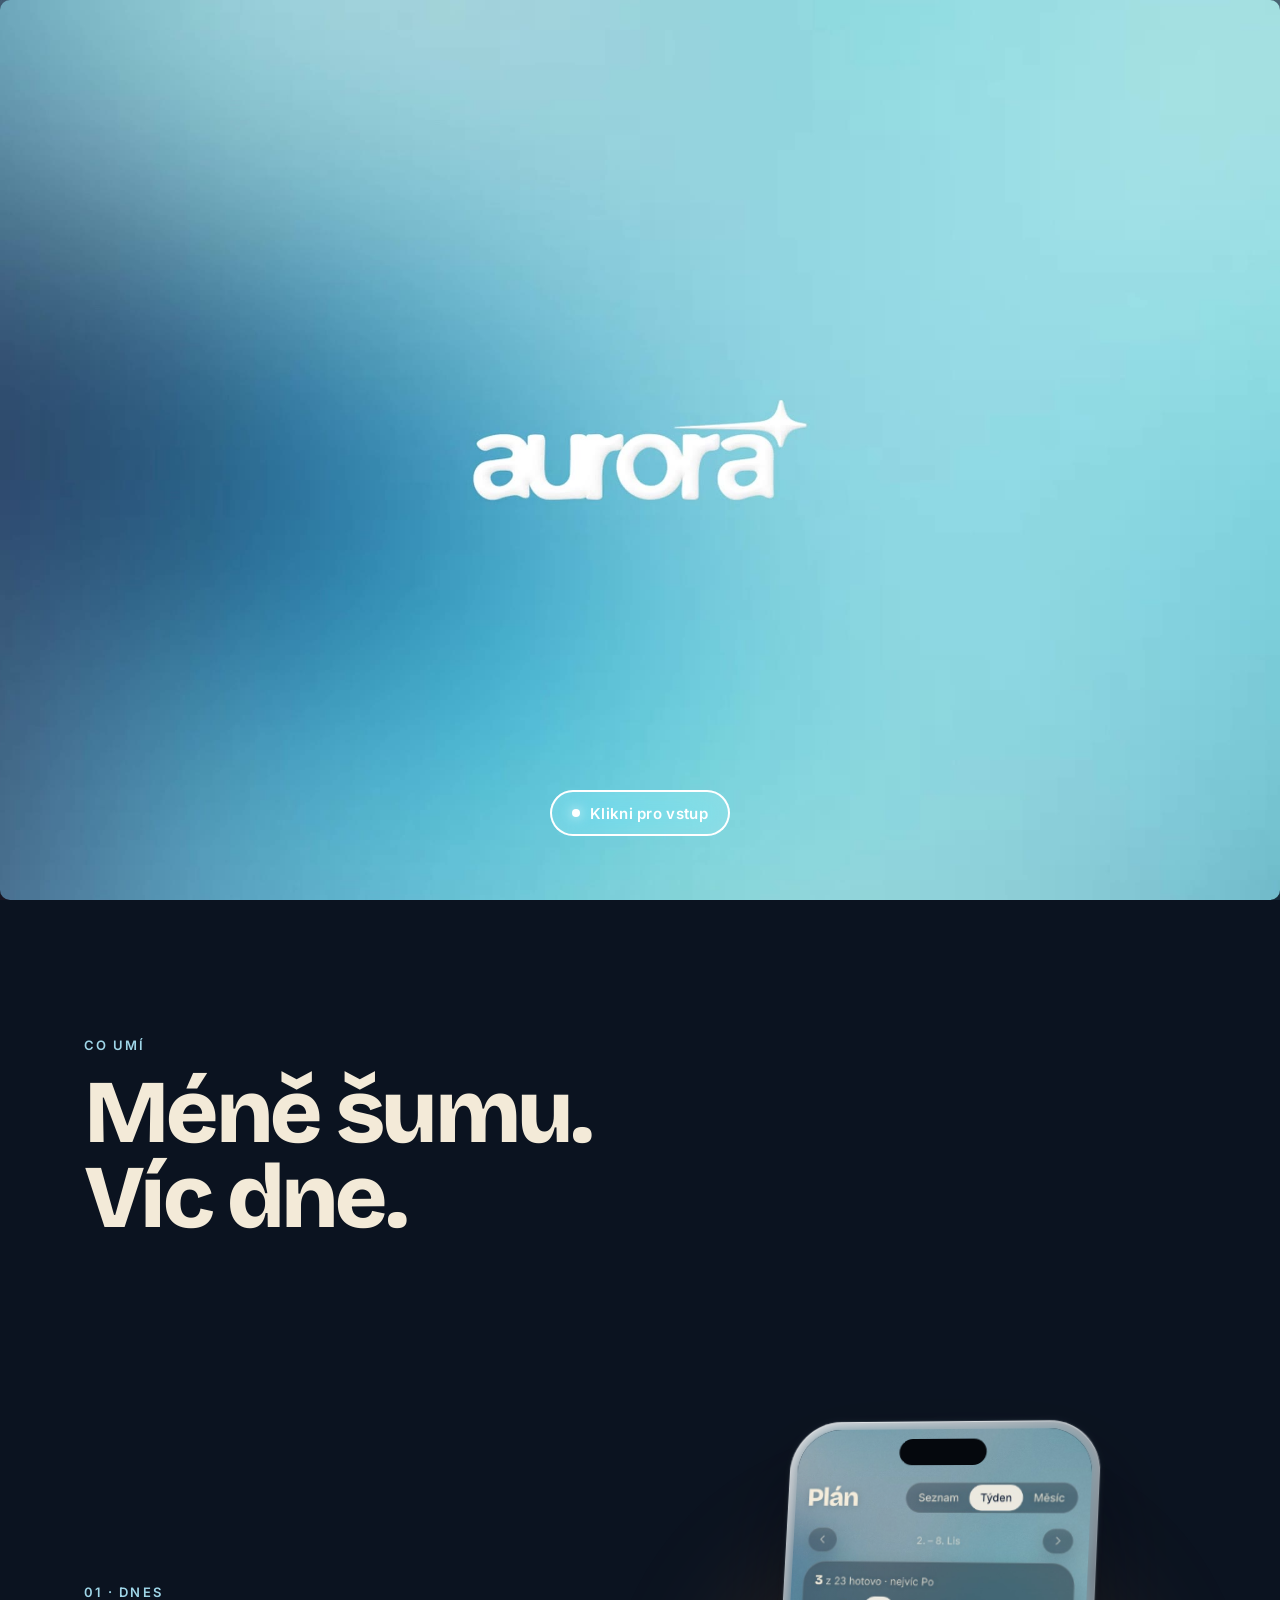
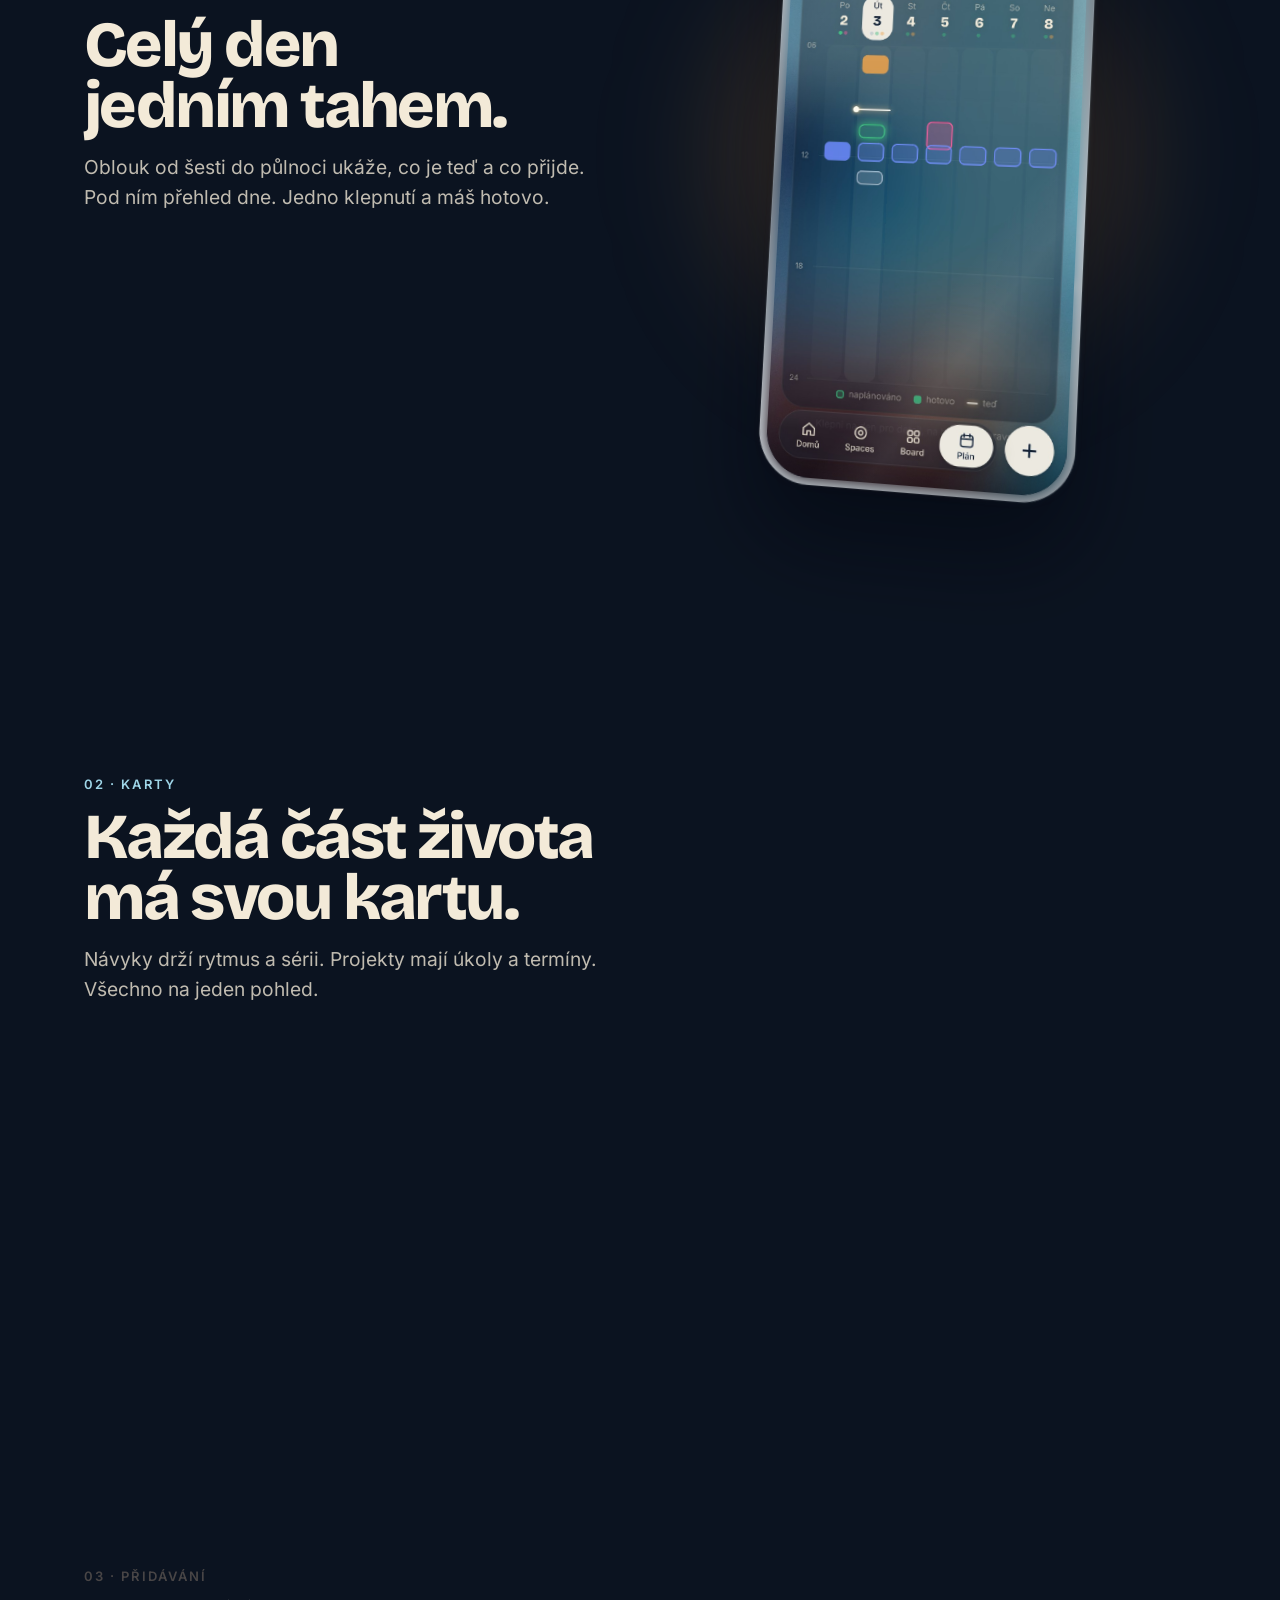
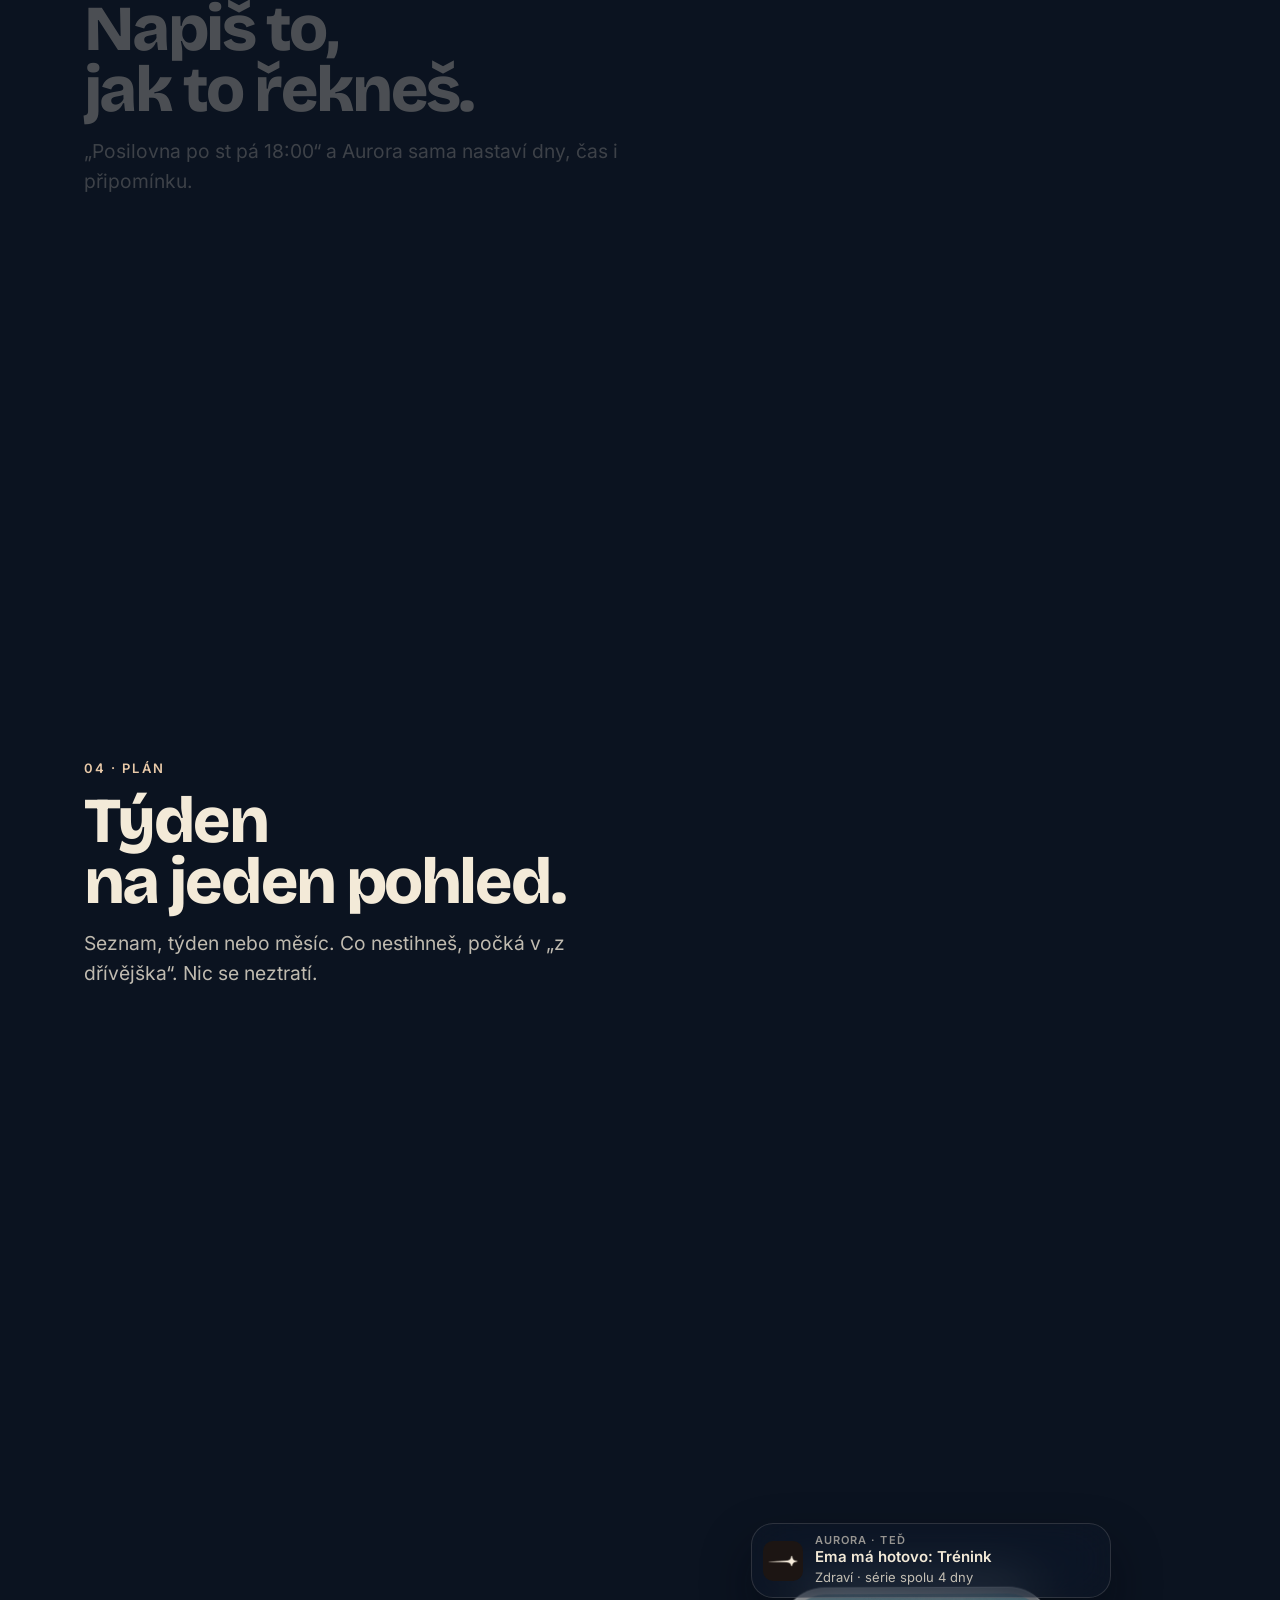
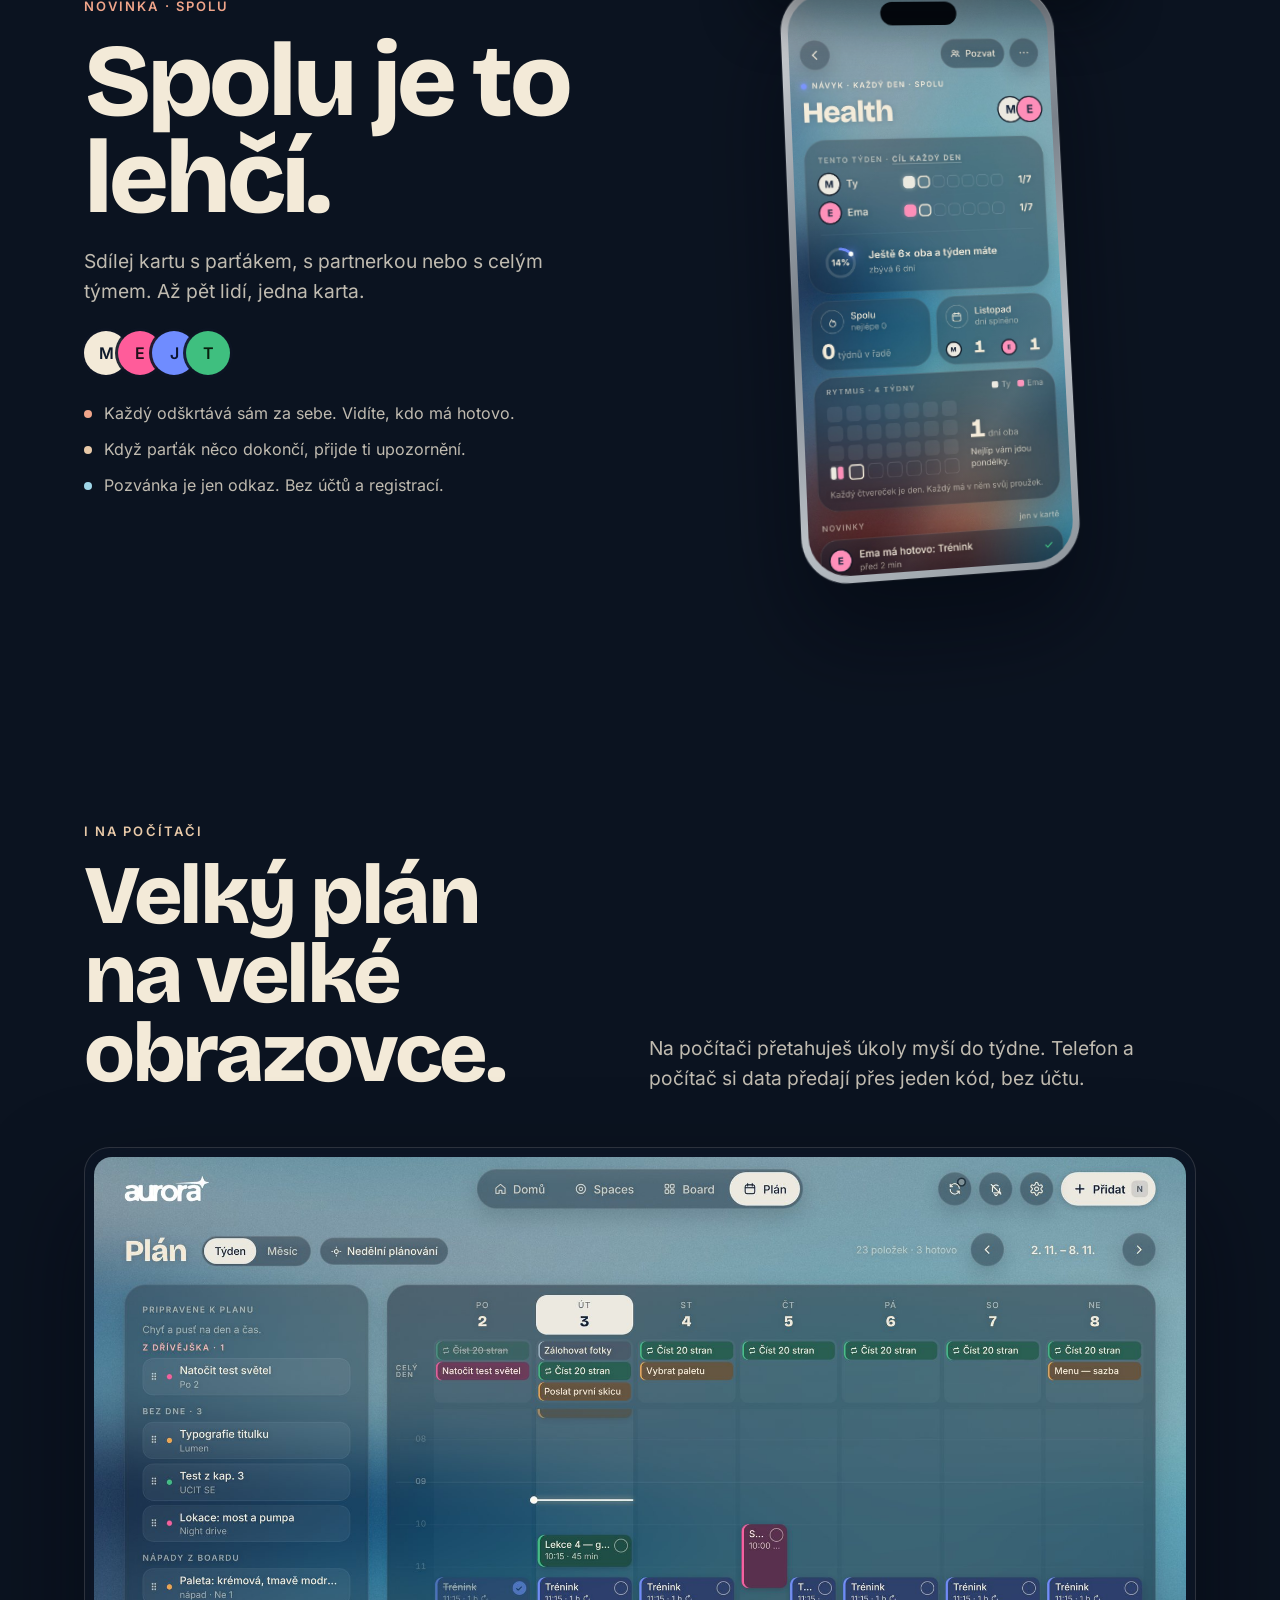
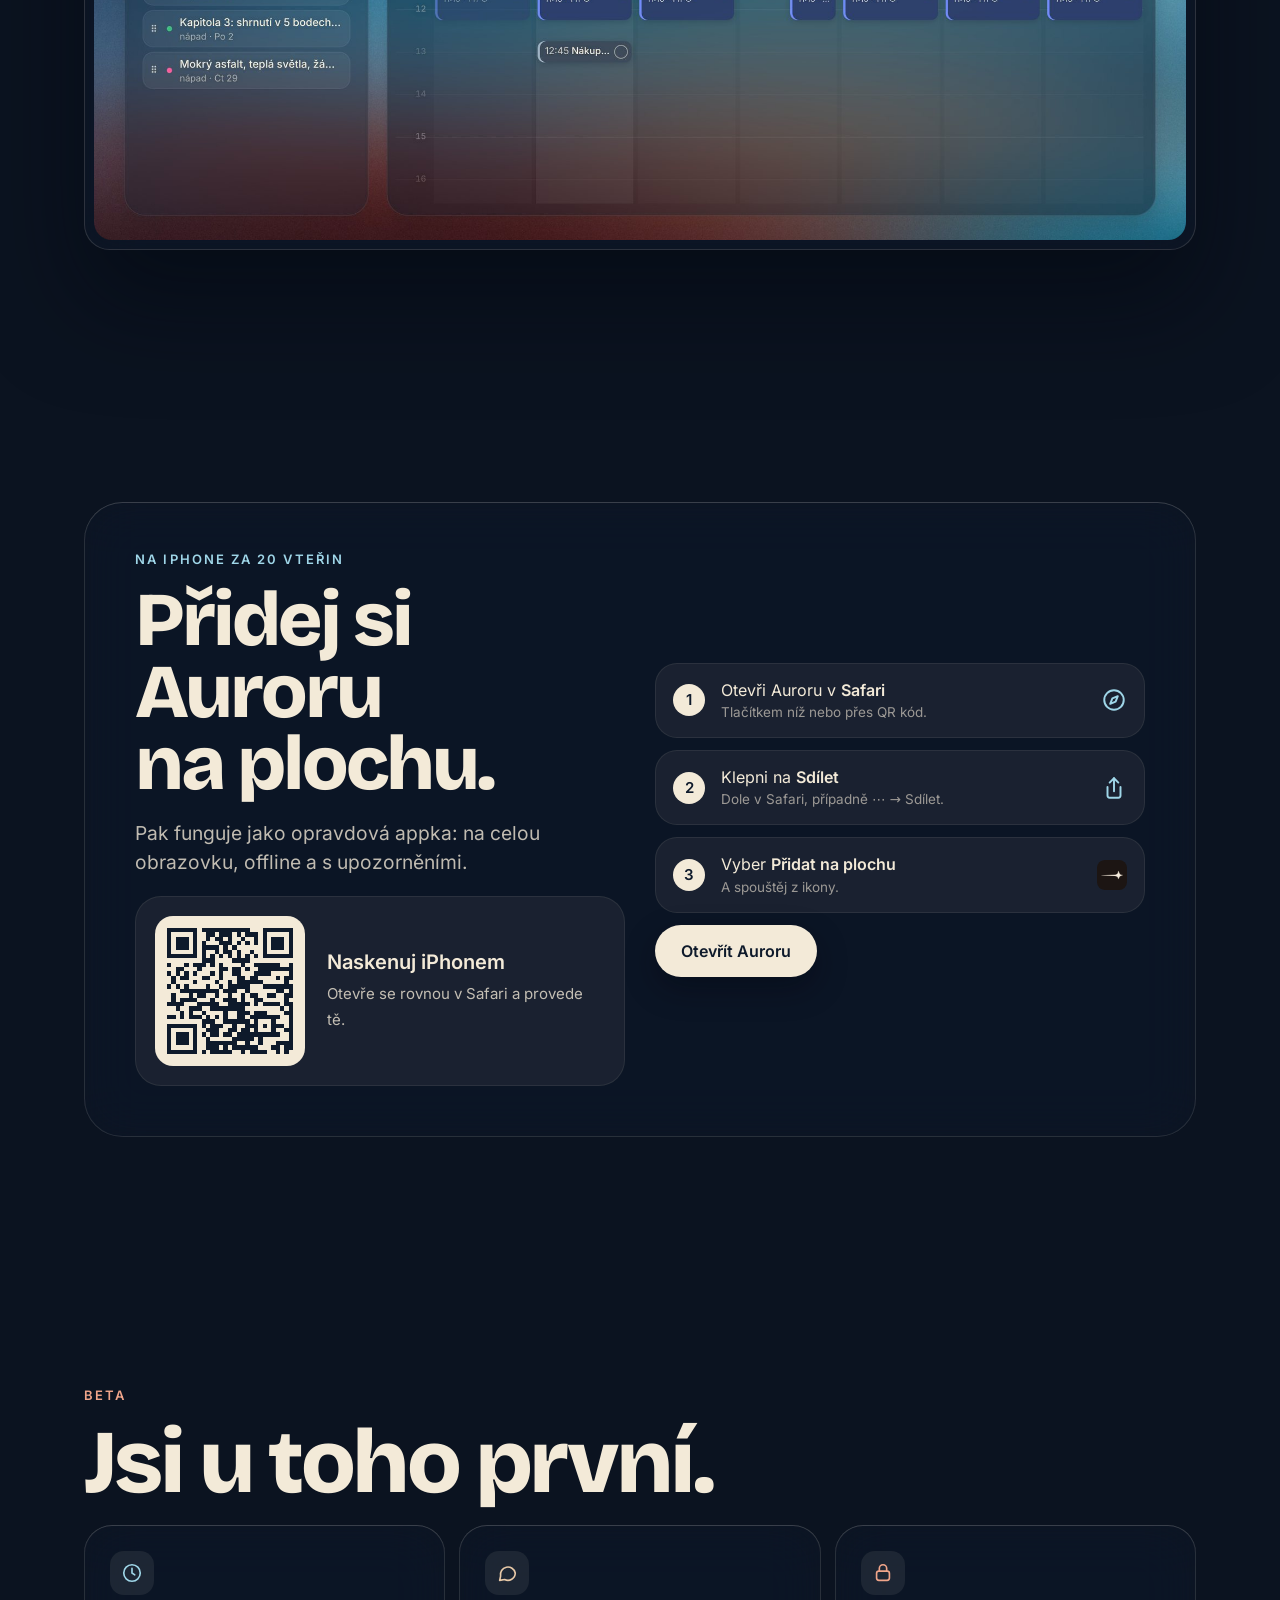
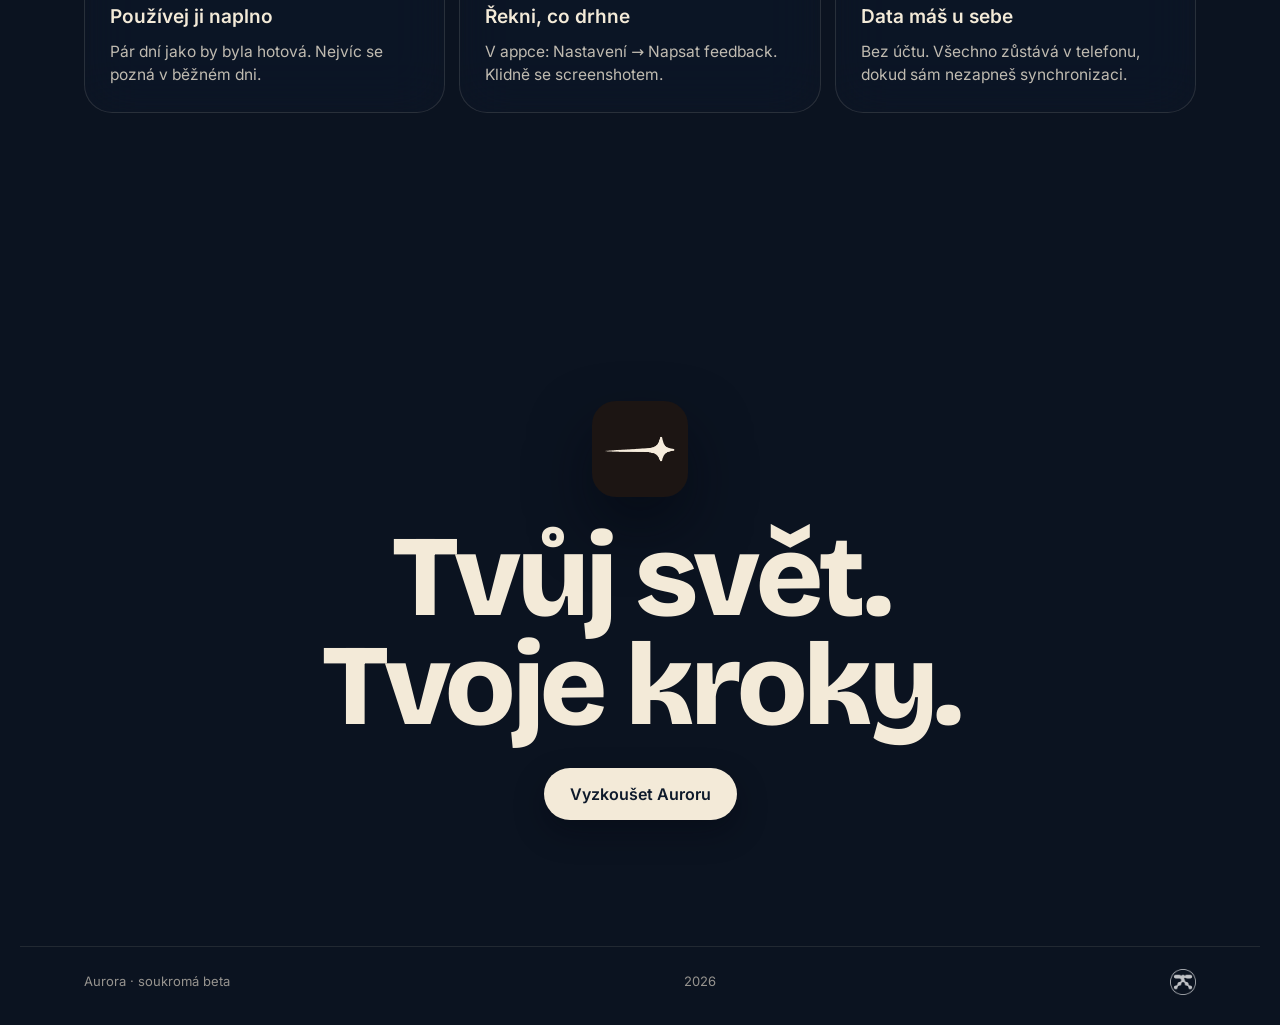
==== commit 79f9482f: "Add files via upload" ====
--- a/index.html
+++ b/index.html
@@ -9,7 +9,7 @@
 <meta property="og:type" content="website">
 <meta property="og:title" content="Aurora · Vize. Plán. Krok.">
 <meta property="og:description" content="Postav si svůj svět. Den po dni. Jsi pozvaný do soukromé bety.">
-<meta property="og:image" content="https://keidsolo24.github.io/aurora/assets/og.jpg">
+<meta property="og:image" content="https://keidsolo24.github.io/aurora/assets/og.jpg?v=19">
 <meta property="og:url" content="https://keidsolo24.github.io/aurora/">
 <meta name="twitter:card" content="summary_large_image">
 <link rel="icon" href="app/icon-192.png">
@@ -202,11 +202,45 @@
 .end img.icon{width:96px;height:96px;border-radius:24px;box-shadow:0 30px 60px rgba(2,6,14,.5)}
 .end h2{font-size:clamp(52px,9vw,120px)}
 footer{padding:0 0 calc(30px + env(safe-area-inset-bottom))}
-footer .wrap{display:flex;justify-content:space-between;gap:16px;color:var(--ink3);font-size:13px;border-top:1px solid rgba(243,234,216,.1);padding-top:22px}
+footer .wrap{display:flex;justify-content:space-between;align-items:center;gap:16px;color:var(--ink3);font-size:13px;border-top:1px solid rgba(243,234,216,.1);padding-top:22px}
 @media (prefers-reduced-motion:reduce){.hero .float,.hero .scroll i::after{animation:none}.hero h1 .ln span{transition:none;transform:none}}
+#launch{position:fixed;inset:0;z-index:200;background:#86c9de center/cover no-repeat;transition:opacity .65s cubic-bezier(.2,.8,.2,1),filter .65s cubic-bezier(.2,.8,.2,1),transform .9s cubic-bezier(.2,.8,.2,1);cursor:pointer}#launch video{width:100%;height:100%;object-fit:cover;display:block}#launch.out{opacity:0;filter:blur(14px);transform:scale(1.04);pointer-events:none}@media (prefers-reduced-motion:reduce){#launch{transition:opacity .25s}#launch.out{filter:none;transform:none}}#launch .tap{position:absolute;left:0;right:0;bottom:calc(env(safe-area-inset-bottom,0px) + 64px);display:flex;justify-content:center;pointer-events:none}#launch .tap span{display:inline-flex;align-items:center;gap:10px;height:46px;padding:0 22px;border-radius:999px;font:600 15px/1 Inter,system-ui,sans-serif;letter-spacing:.02em;color:#fff;background:rgba(255,255,255,.16);-webkit-backdrop-filter:blur(18px) saturate(1.3);backdrop-filter:blur(18px) saturate(1.3);box-shadow:inset 0 0 0 1px rgba(255,255,255,.35),0 10px 30px rgba(0,40,70,.18);opacity:0;transform:translateY(10px) scale(.98);transition:opacity .6s cubic-bezier(.2,.8,.2,1),transform .6s cubic-bezier(.2,.8,.2,1)}#launch .tap i{width:8px;height:8px;border-radius:4px;background:#fff;box-shadow:0 0 12px #fff}#launch.wait .tap span{opacity:1;transform:none}#launch.wait .tap i{animation:lTap 2.2s ease-in-out infinite}@keyframes lTap{50%{opacity:.35;transform:scale(.7)}}#launch:focus{outline:none}#launch:focus-visible .tap span{box-shadow:inset 0 0 0 2px #fff}@media (prefers-reduced-motion:reduce){#launch.wait .tap i{animation:none}}
+footer .sig{width:26px;height:26px;opacity:.75}
 </style>
 </head>
 <body>
+<div id="launch" aria-hidden="true"><video muted playsinline preload="auto"></video><div class="tap"><span><i></i><b>Klepni pro vstup</b></span></div></div>
+<script>(function () {
+  var L = document.getElementById('launch'); if (!L) return;
+  var V = L.querySelector('video'), T = L.querySelector('.tap span b');
+  var wide = innerWidth > innerHeight, base = 'app/' + (wide ? 'launch-land' : 'launch-portrait');
+  if (T && matchMedia('(hover: hover) and (pointer: fine)').matches) T.textContent = 'Klikni pro vstup';
+  L.style.backgroundImage = 'url(' + base + '-first.jpg)';
+  var last = 0, ver = '';
+  try { last = +localStorage.getItem('aurWeb' + 'Seen') || 0; ver = localStorage.getItem('aurWeb' + 'V') || ''; } catch (e) {}
+  var RM = matchMedia('(prefers-reduced-motion: reduce)').matches;
+  var full = !sessionStorage.getItem('aurWebIntro');
+  var ended = false, waiting = false;
+  function done() { if (ended) return; ended = true; L.classList.add('out'); L.classList.remove('wait'); try { dispatchEvent(new Event('aurlaunch')); } catch (e) {} removeEventListener('keydown', key); setTimeout(function () { L.remove(); }, 700); }
+  /* full intro: it stays on the logo until the person taps */
+  function wait(stillToo) { if (ended || waiting) return; waiting = true; if (stillToo || !V || V.readyState < 2) { L.style.backgroundImage = 'url(' + base + '-last.jpg)'; if (V) V.style.opacity = '0'; }
+    L.classList.add('wait'); L.setAttribute('role', 'button'); L.setAttribute('aria-hidden', 'false'); L.setAttribute('aria-label', T ? T.textContent : 'Vstoupit'); L.tabIndex = 0; try { L.focus({ preventScroll: true }); } catch (e) {} }
+  function quick() { if (V) V.remove(); L.style.backgroundImage = 'url(' + base + '-last.jpg)'; setTimeout(done, RM ? 120 : 380); }
+  function key(e) { if (e.key === 'Enter' || e.key === ' ' || e.key === 'Escape') { e.preventDefault(); done(); } }
+  function mark() { try { localStorage.setItem('aurWeb' + 'Seen', Date.now()); localStorage.setItem('aurWeb' + 'V', '19'); } catch (e) {} }
+  window.__launchDone = done;
+  try { sessionStorage.setItem('aurWebIntro', '1'); } catch (e) {}
+  L.addEventListener('click', done);
+  if (full) {
+    addEventListener('keydown', key);
+    if (RM) { wait(true); return; }
+    V.src = base + '.mp4';
+    V.addEventListener('ended', function () { wait(false); });
+    V.addEventListener('error', function () { wait(true); });
+    var p = V.play(); if (p && p.catch) p.catch(function () { wait(true); });
+    setTimeout(function () { wait(V.paused && V.currentTime < 3); }, 5200);
+  } else quick();
+})();</script>
 <a class="skip" href="#main">Přeskočit na obsah</a>
 <div id="sky" aria-hidden="true"><div class="wall"></div><div class="t cool"></div><div class="t day"></div><div class="t warm"></div><div class="grain"></div></div>
 
@@ -227,7 +261,7 @@
         <p class="eyebrow rv" style="--d:.15s">Soukromá beta · pro pár lidí</p>
         <h1 class="d"><span class="ln"><span style="--d:.2s">Vize.</span></span><span class="ln"><span style="--d:.34s">Plán.</span></span><span class="ln"><span style="--d:.48s" class="accent">Krok.</span></span></h1>
         <p class="tag rv" style="--d:.7s">Postav si svůj svět.<br>Den po dni.</p>
-        <p class="lead rv" style="--d:.82s">Aurora spojí návyky, projekty a celý tvůj den do jednoho kruhu. Bez účtu, bez reklam. Data máš u sebe.</p>
+        <p class="lead rv" style="--d:.82s">Aurora spojí návyky, projekty a celý tvůj den na jedno místo. Bez účtu, bez reklam. Data máš u sebe.</p>
         <div class="ctas rv" style="--d:.94s">
           <a class="btn cr" href="app/">Vyzkoušet Auroru</a>
           <a class="btn gl g" href="#iphone">Jak na iPhone</a>
@@ -250,9 +284,9 @@
         <div class="story">
           <article class="feat" data-i="0">
             <span class="num rv">01 · DNES</span>
-            <h3 class="d rv" style="--d:.06s">Celý den<br>v jednom kruhu.</h3>
-            <p class="lead rv" style="--d:.12s">Ciferník od šesti do půlnoci ukáže, co je teď a co přijde. Jedno klepnutí a máš hotovo.</p>
-            <div class="ph rv" style="--d:.2s"><div class="phone"><img src="assets/shot-home.jpg" alt="Obrazovka Dnes s ciferníkem dne" loading="lazy" width="900" height="1947"><i class="gl"></i></div></div>
+            <h3 class="d rv" style="--d:.06s">Celý den<br>jedním tahem.</h3>
+            <p class="lead rv" style="--d:.12s">Oblouk od šesti do půlnoci ukáže, co je teď a co přijde. Pod ním přehled dne. Jedno klepnutí a máš hotovo.</p>
+            <div class="ph rv" style="--d:.2s"><div class="phone"><img src="assets/shot-home.jpg" alt="Obrazovka Dnes s obloukem dne" loading="lazy" width="900" height="1947"><i class="gl"></i></div></div>
           </article>
           <article class="feat" data-i="1">
             <span class="num rv">02 · KARTY</span>
@@ -348,18 +382,18 @@
     </div>
   </section>
 </main>
-<footer><div class="wrap"><span>Aurora · soukromá beta</span><span>2026</span></div></footer>
+<footer><div class="wrap"><span>Aurora · soukromá beta</span><span>2026</span><img class="sig" src="app/sig.png" alt="" width="26" height="26"></div></footer>
 
 <script>
 (() => {
   const RM = matchMedia('(prefers-reduced-motion: reduce)').matches;
   const root = document.documentElement, top = document.getElementById('top');
-  requestAnimationFrame(() => requestAnimationFrame(() => document.body.classList.add('loaded')));
+  const start = () => { document.body.classList.add('loaded'); document.querySelectorAll('.hero .rv').forEach(el => el.classList.add('in')); };
+  if (document.getElementById('launch')) addEventListener('aurlaunch', () => setTimeout(start, 120), { once: true }); else requestAnimationFrame(() => requestAnimationFrame(start));
   /* reveal */
   const io = new IntersectionObserver(es => es.forEach(e => { if (e.isIntersecting) { e.target.classList.add('in'); io.unobserve(e.target); } }), { rootMargin: '0px 0px -8% 0px', threshold: .08 });
-  document.querySelectorAll('.rv,.feat,.desk .win,.spolu .vis').forEach(el => io.observe(el));
+  document.querySelectorAll('.rv,.feat,.desk .win,.spolu .vis').forEach(el => { if (!el.closest('.hero')) io.observe(el); });
   /* the hero copy is visible on load */
-  setTimeout(() => document.querySelectorAll('.hero .rv').forEach(el => el.classList.add('in')), 60);
   /* light that follows the story + hero phones straighten */
   const hero = document.querySelector('.hero');
   let ticking = false;
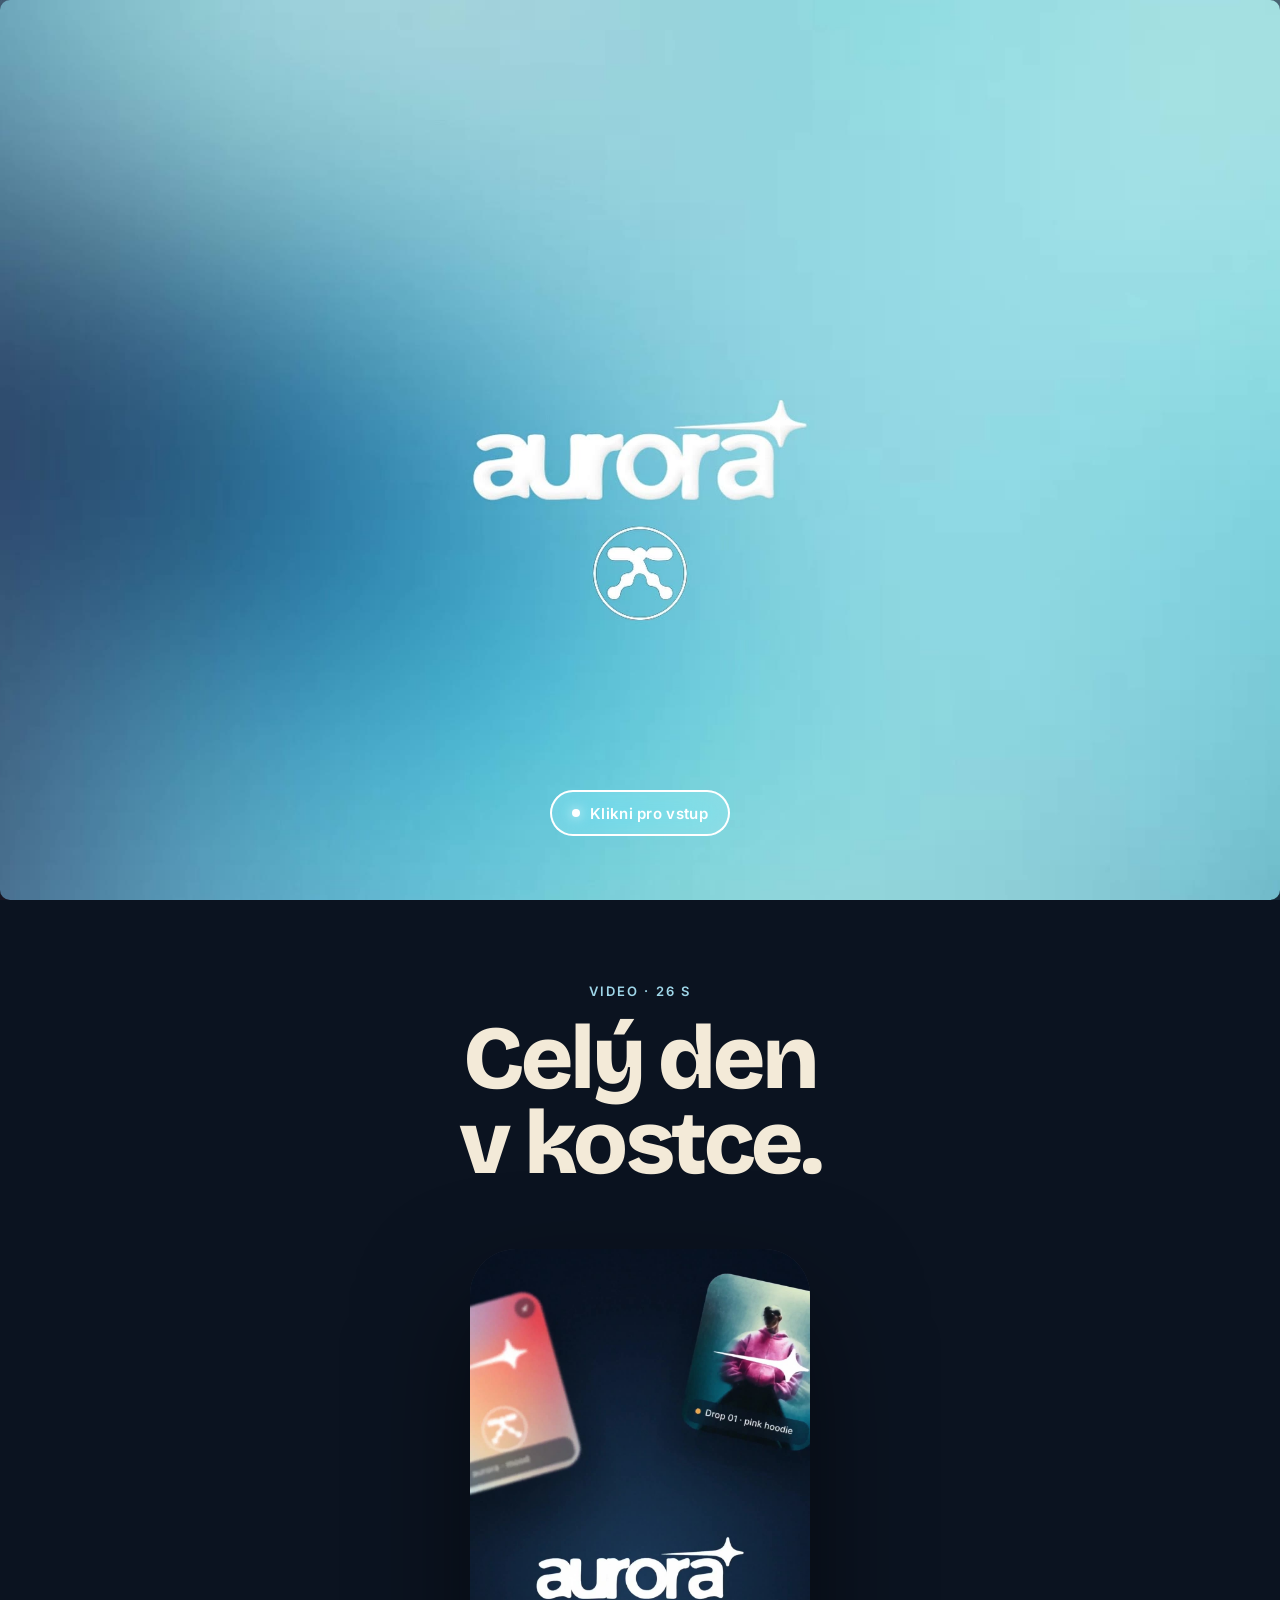
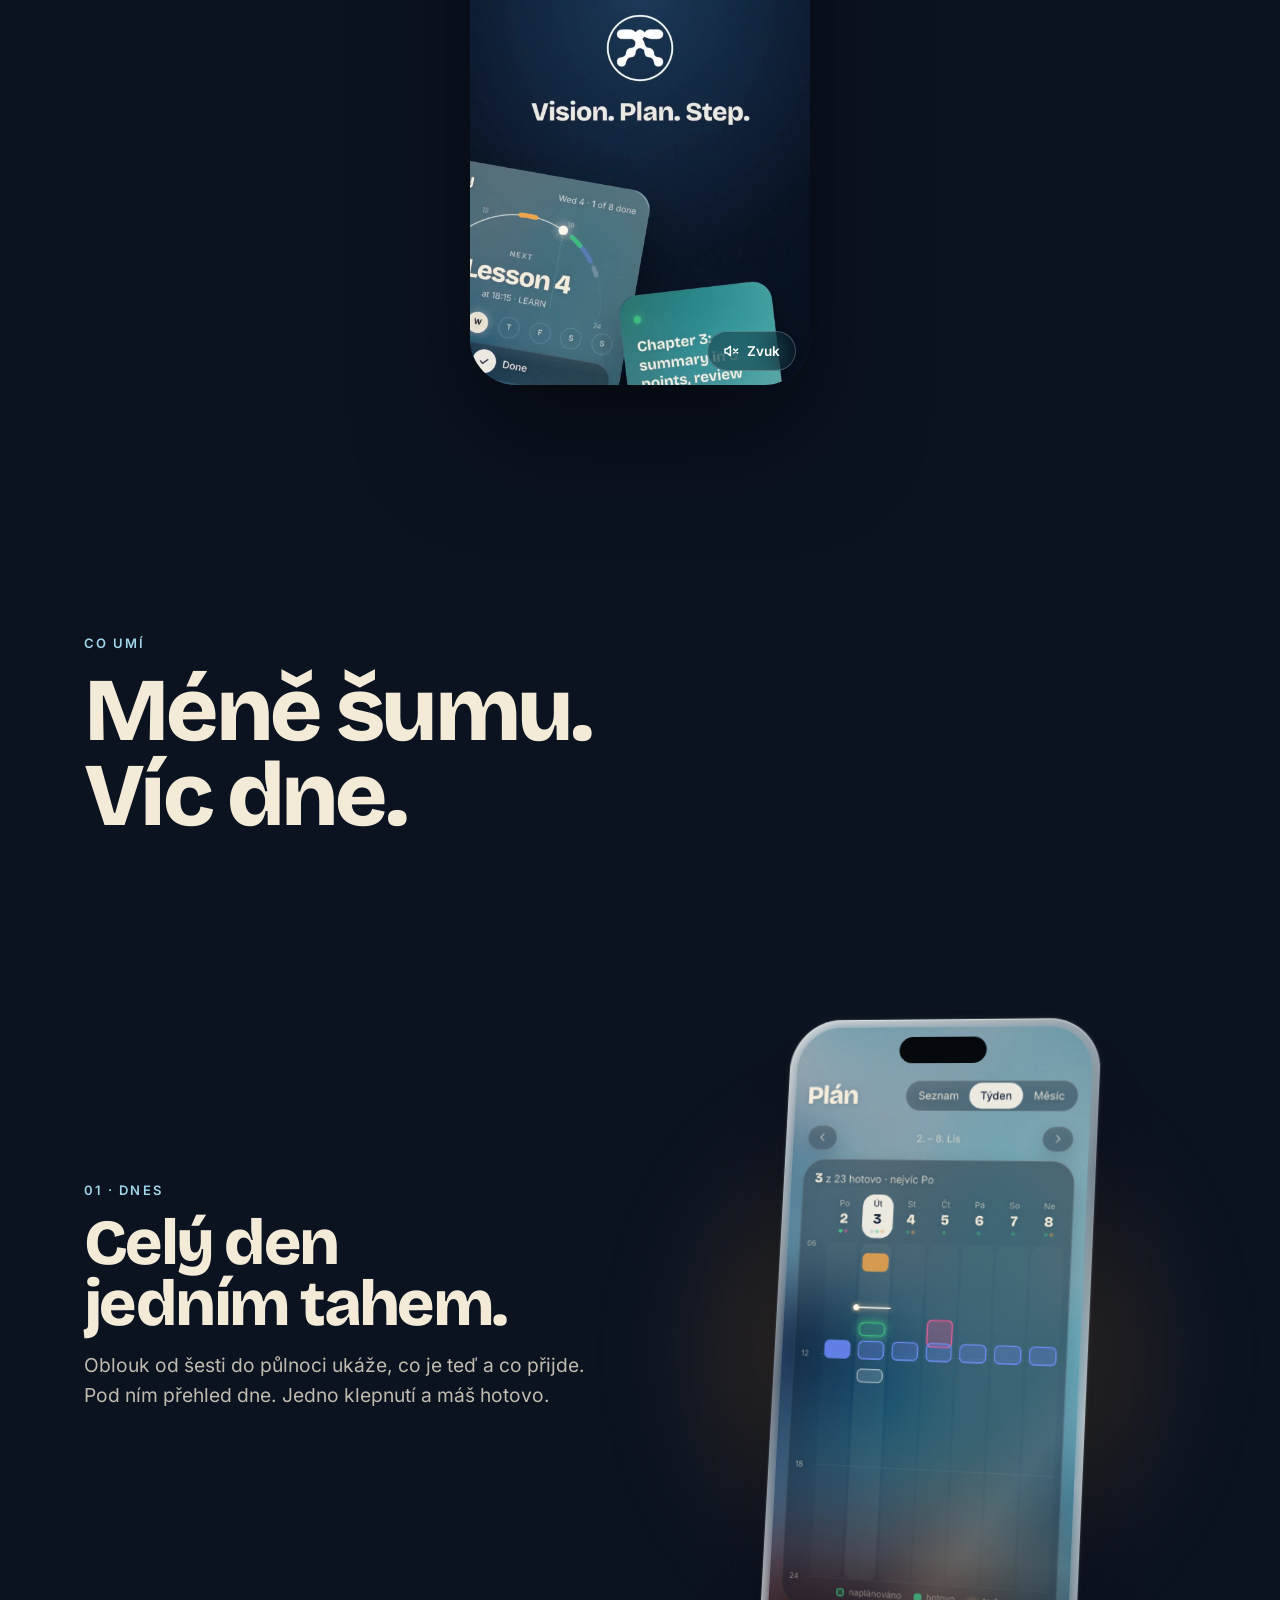
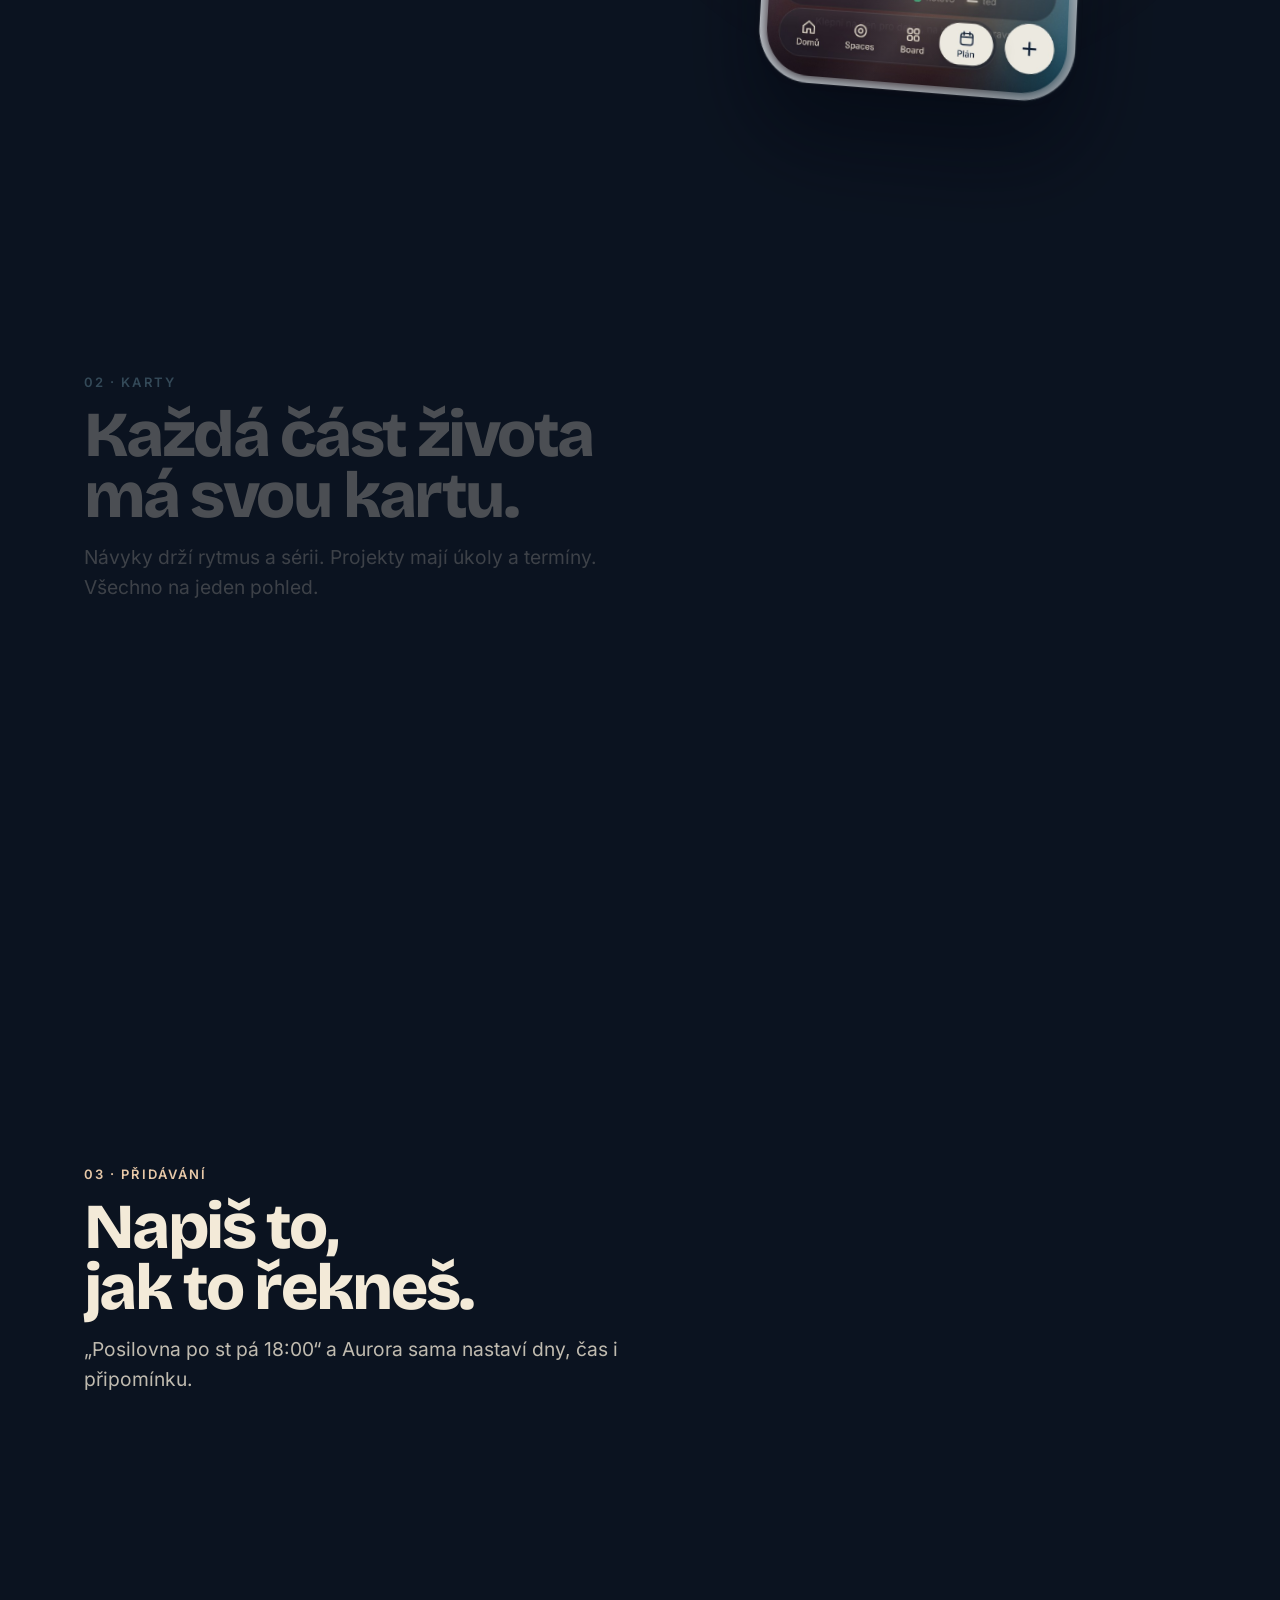
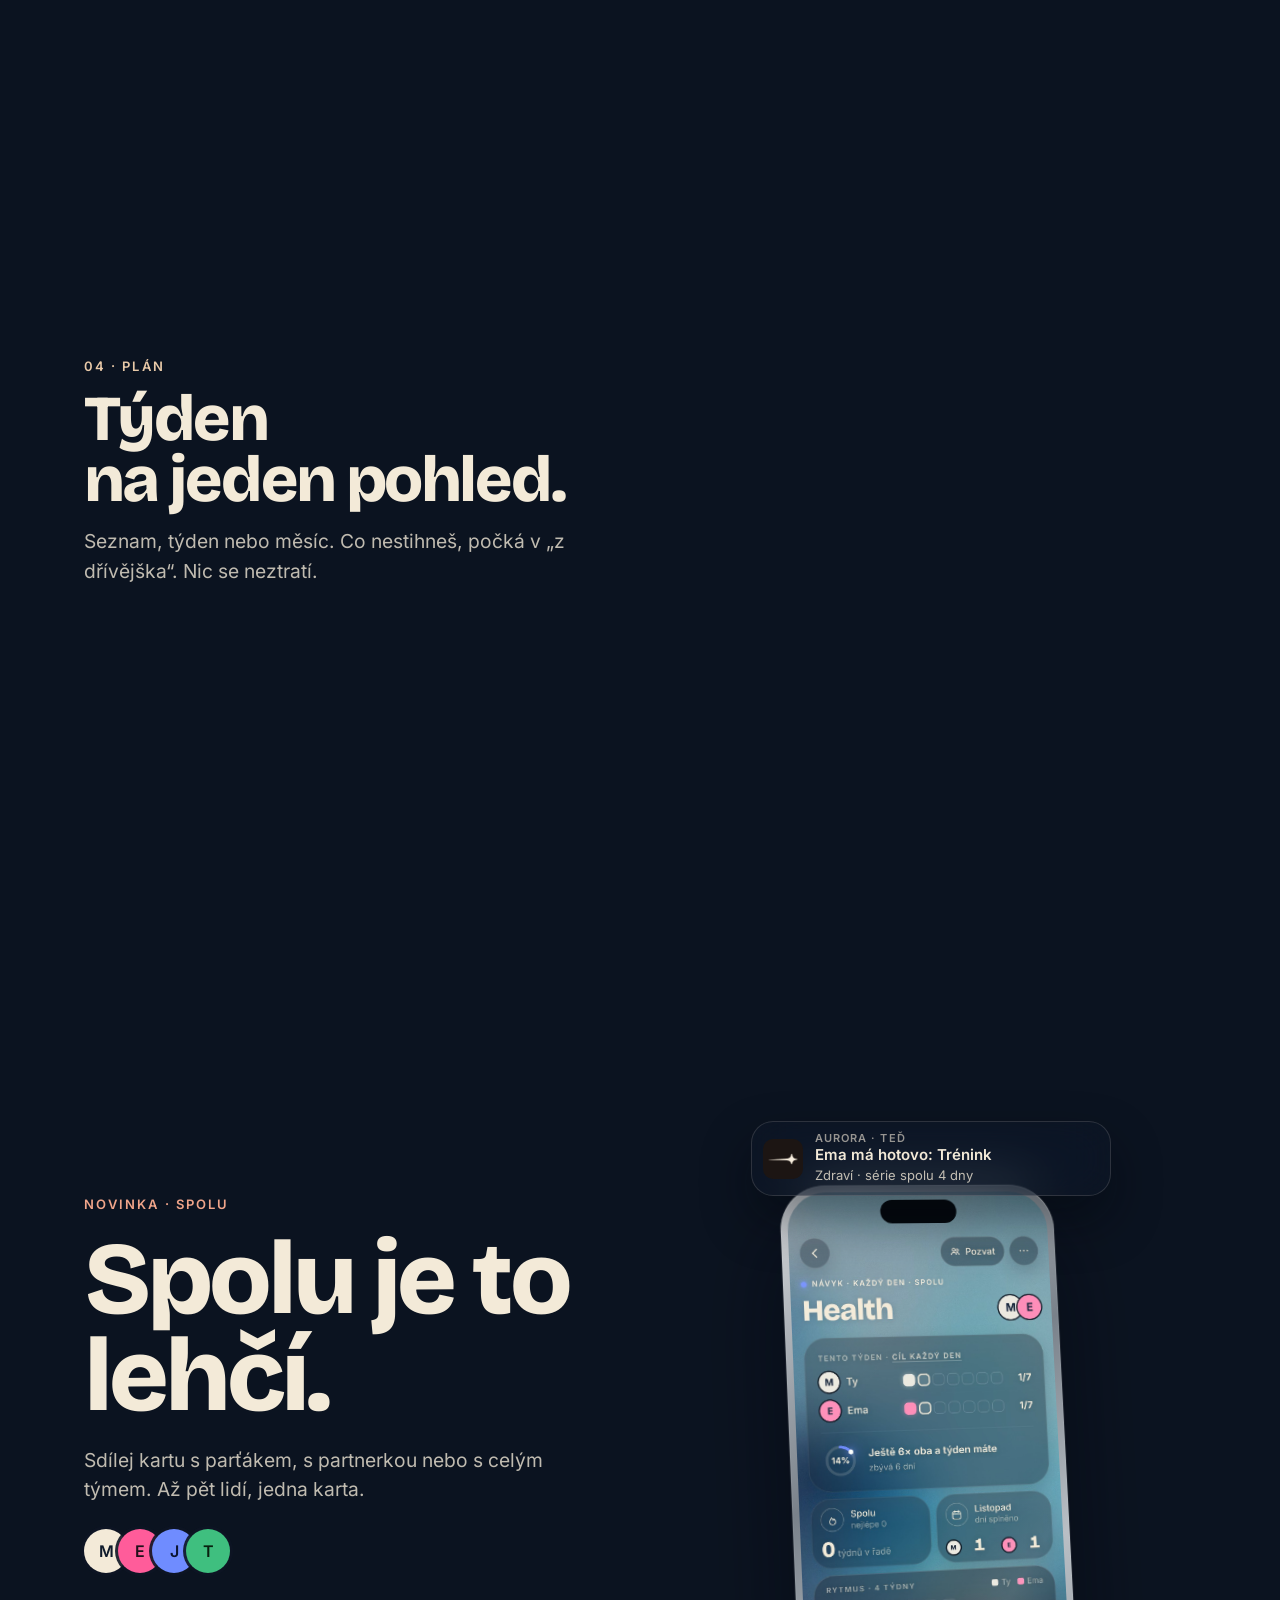
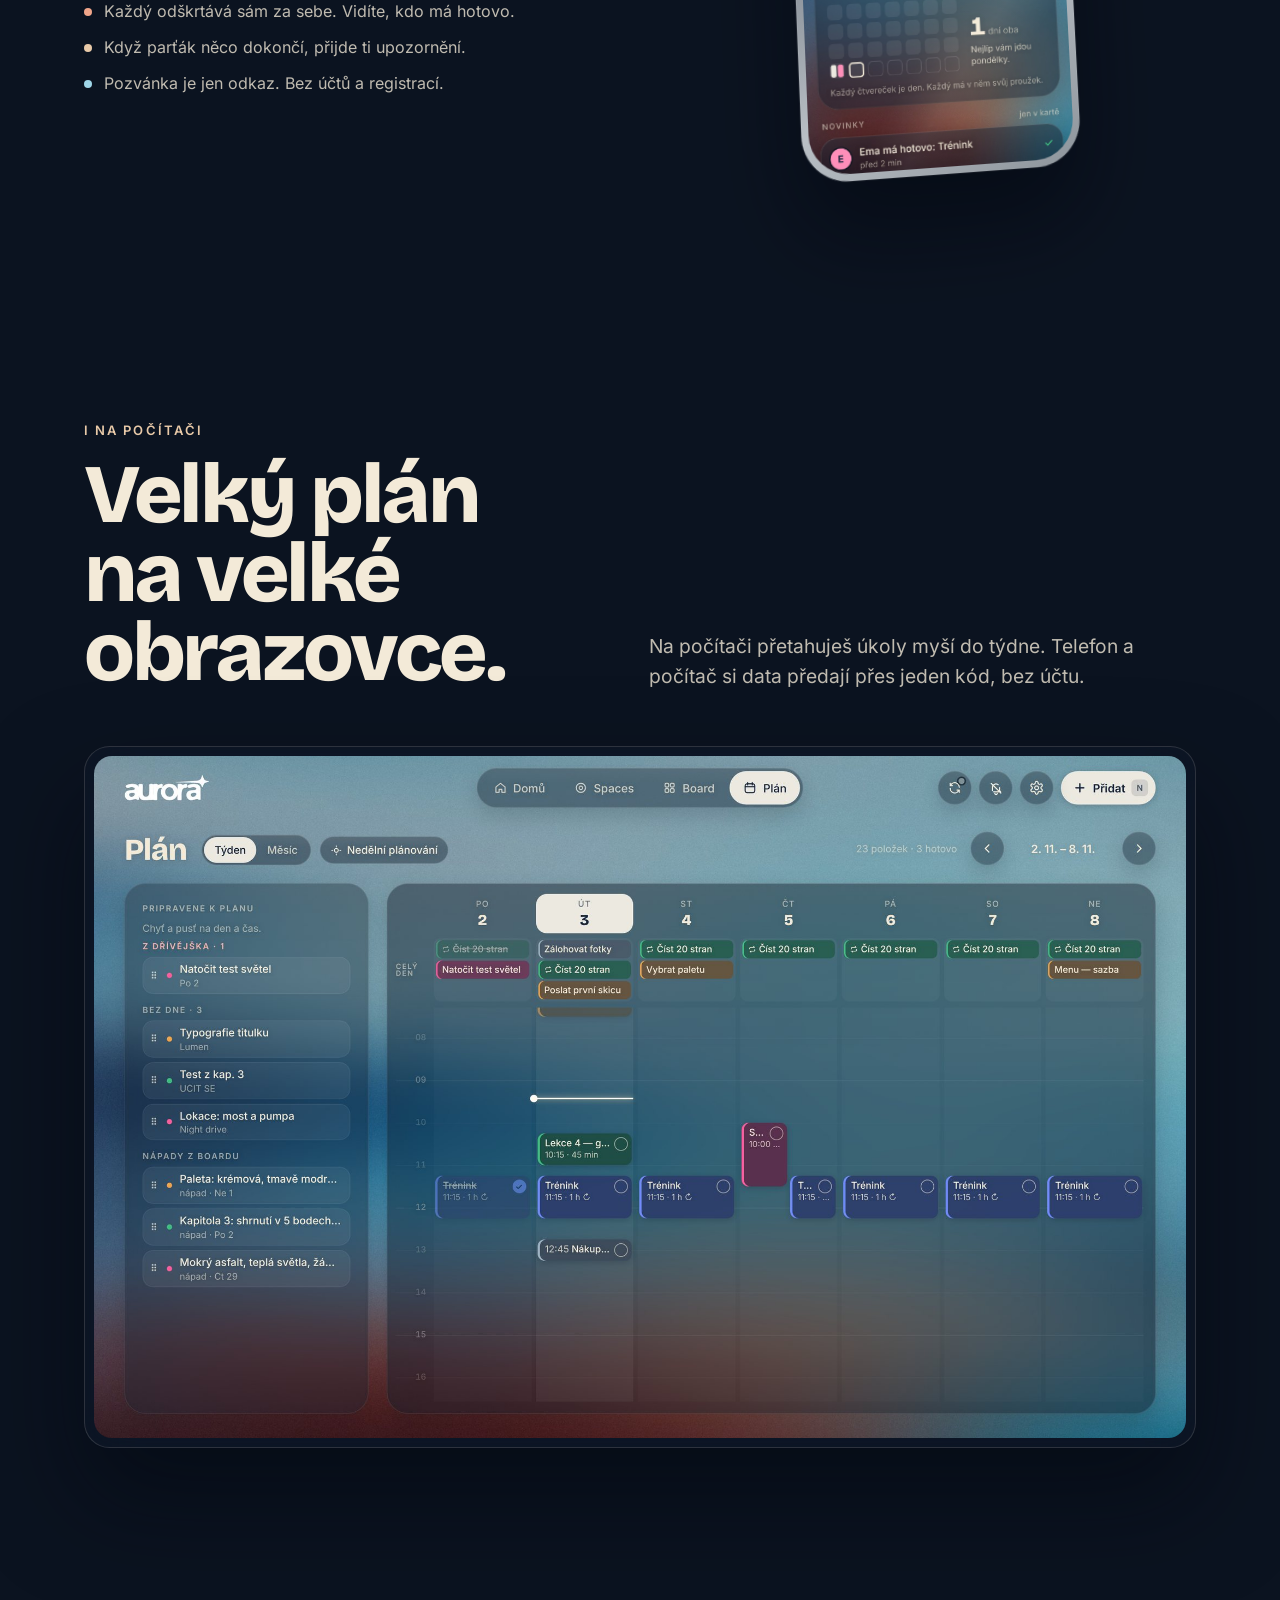
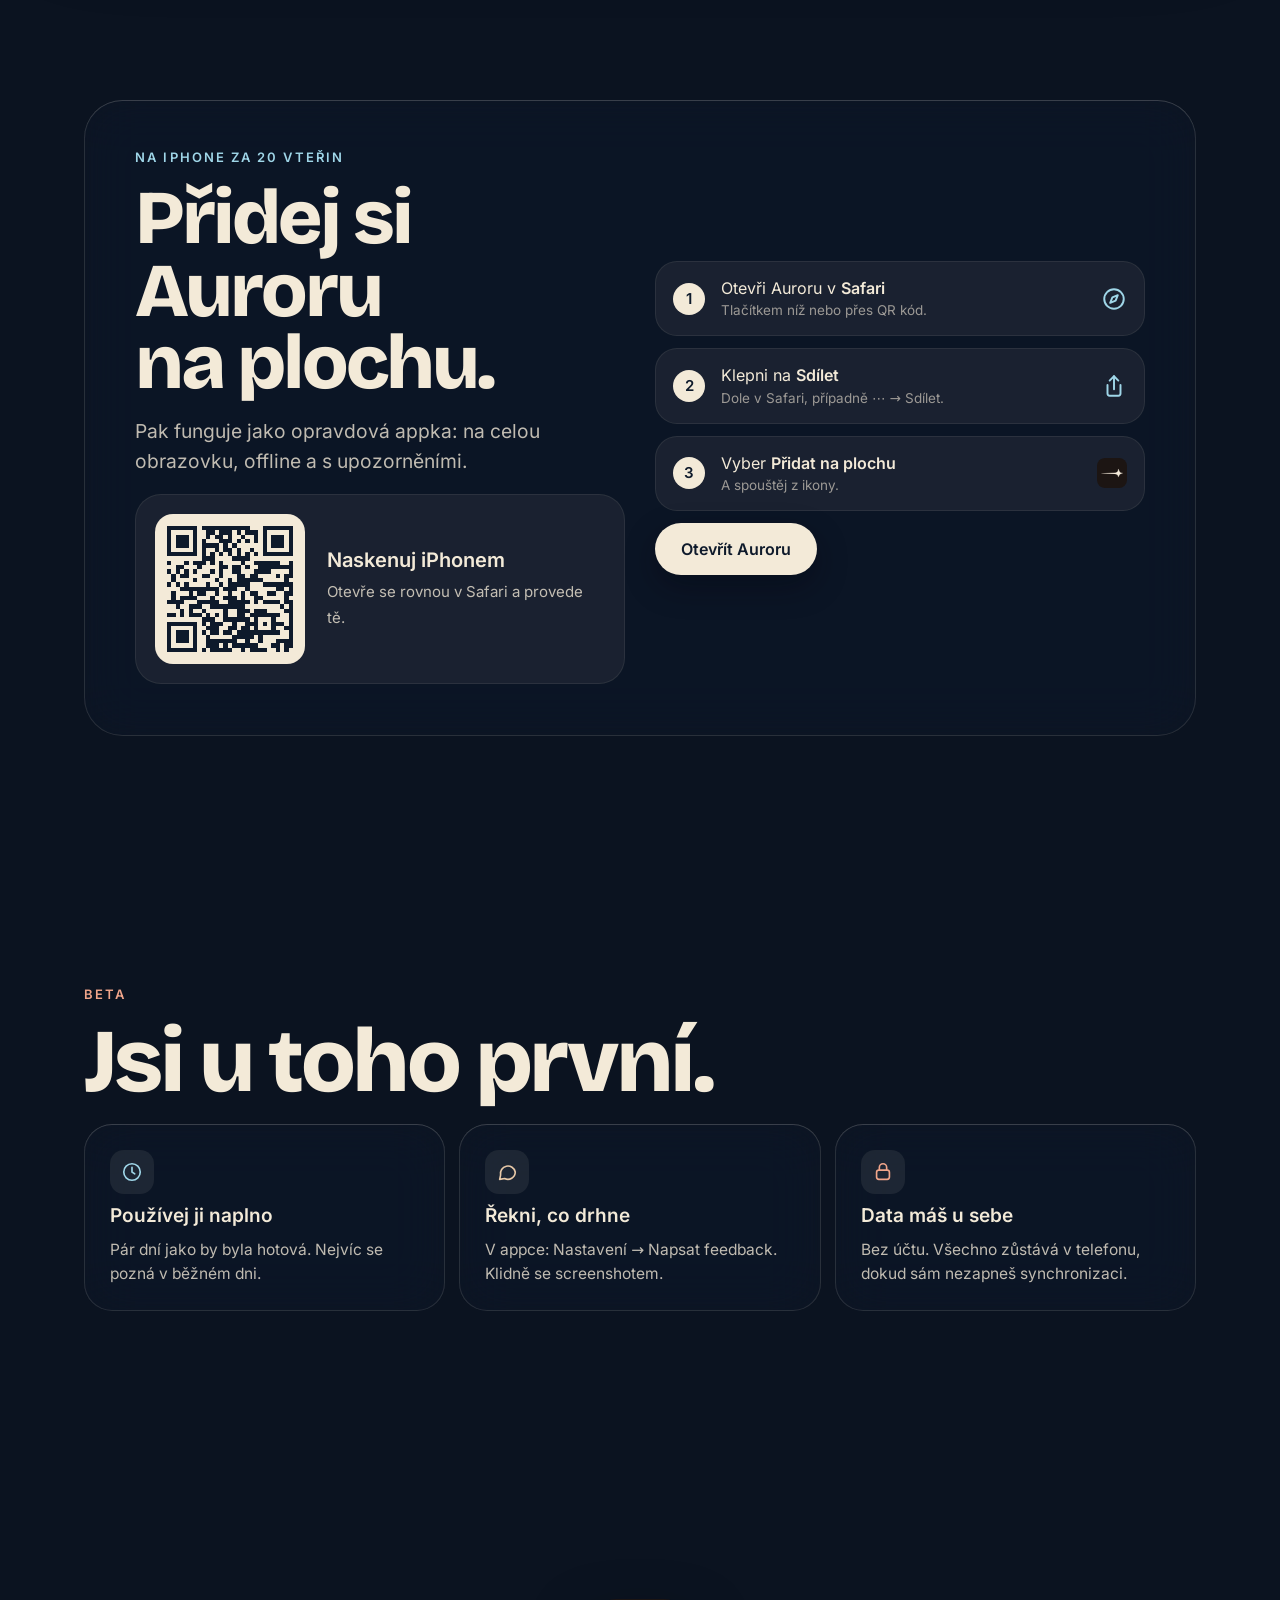
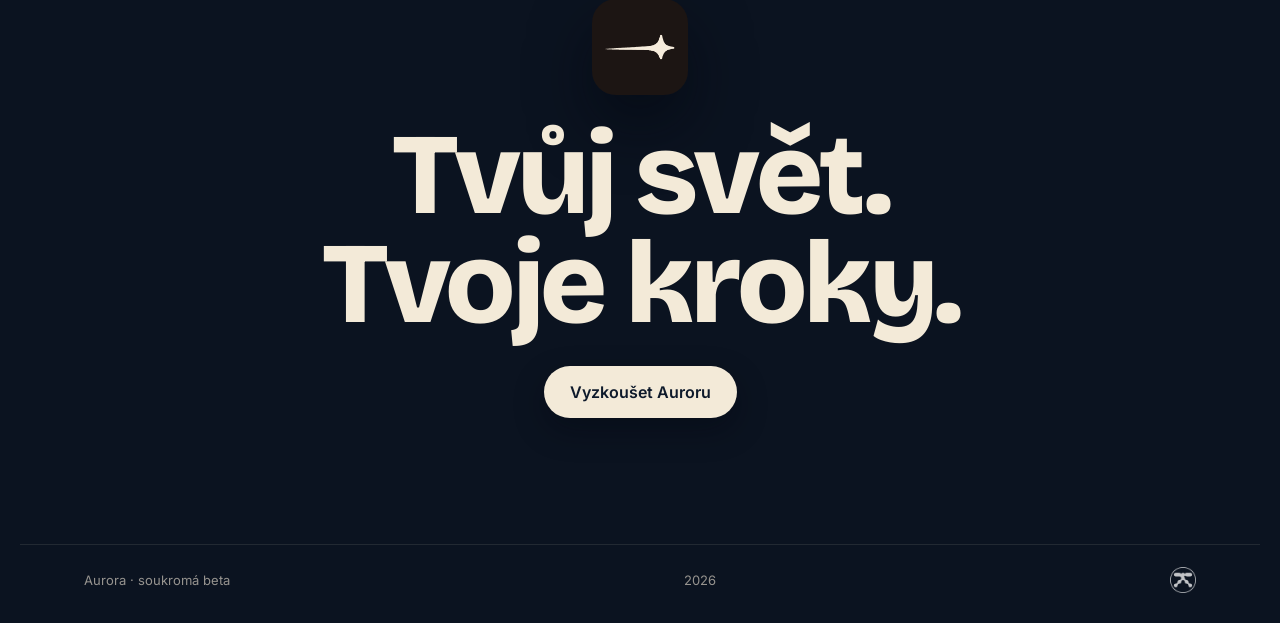
==== commit 8ade3194: "Add files via upload" ====
--- a/index.html
+++ b/index.html
@@ -206,6 +206,15 @@
 @media (prefers-reduced-motion:reduce){.hero .float,.hero .scroll i::after{animation:none}.hero h1 .ln span{transition:none;transform:none}}
 #launch{position:fixed;inset:0;z-index:200;background:#86c9de center/cover no-repeat;transition:opacity .65s cubic-bezier(.2,.8,.2,1),filter .65s cubic-bezier(.2,.8,.2,1),transform .9s cubic-bezier(.2,.8,.2,1);cursor:pointer}#launch video{width:100%;height:100%;object-fit:cover;display:block}#launch.out{opacity:0;filter:blur(14px);transform:scale(1.04);pointer-events:none}@media (prefers-reduced-motion:reduce){#launch{transition:opacity .25s}#launch.out{filter:none;transform:none}}#launch .tap{position:absolute;left:0;right:0;bottom:calc(env(safe-area-inset-bottom,0px) + 64px);display:flex;justify-content:center;pointer-events:none}#launch .tap span{display:inline-flex;align-items:center;gap:10px;height:46px;padding:0 22px;border-radius:999px;font:600 15px/1 Inter,system-ui,sans-serif;letter-spacing:.02em;color:#fff;background:rgba(255,255,255,.16);-webkit-backdrop-filter:blur(18px) saturate(1.3);backdrop-filter:blur(18px) saturate(1.3);box-shadow:inset 0 0 0 1px rgba(255,255,255,.35),0 10px 30px rgba(0,40,70,.18);opacity:0;transform:translateY(10px) scale(.98);transition:opacity .6s cubic-bezier(.2,.8,.2,1),transform .6s cubic-bezier(.2,.8,.2,1)}#launch .tap i{width:8px;height:8px;border-radius:4px;background:#fff;box-shadow:0 0 12px #fff}#launch.wait .tap span{opacity:1;transform:none}#launch.wait .tap i{animation:lTap 2.2s ease-in-out infinite}@keyframes lTap{50%{opacity:.35;transform:scale(.7)}}#launch:focus{outline:none}#launch:focus-visible .tap span{box-shadow:inset 0 0 0 2px #fff}@media (prefers-reduced-motion:reduce){#launch.wait .tap i{animation:none}}
 footer .sig{width:26px;height:26px;opacity:.75}
+.vsec{padding-top:clamp(40px,8vh,90px)}
+.vsec .sec-head{text-align:center;display:flex;flex-direction:column;align-items:center}
+.vfr{position:relative;width:min(340px,78vw);aspect-ratio:1080/2338;margin:34px auto 0;border-radius:46px;overflow:hidden;background:#0b1426;box-shadow:0 50px 110px rgba(0,0,0,.5),inset 0 0 0 1px rgba(243,234,216,.12)}
+.vfr video{position:absolute;inset:0;width:100%;height:100%;object-fit:cover;display:block}
+.vsnd{position:absolute;right:14px;bottom:14px;z-index:2;display:inline-flex;align-items:center;gap:8px;height:40px;padding:0 16px;border:0;border-radius:999px;font:600 13.5px/1 Inter,system-ui,sans-serif;color:#fff;background:rgba(10,18,32,.42);-webkit-backdrop-filter:blur(16px) saturate(1.3);backdrop-filter:blur(16px) saturate(1.3);box-shadow:inset 0 0 0 1px rgba(255,255,255,.22);cursor:pointer}
+.vsnd svg{width:16px;height:16px}
+.vsnd .on{display:none}.vsnd.un .on{display:block}.vsnd.un .off{display:none}
+.hero .vfr.hv{display:none;margin:4px auto 6px;width:min(300px,74vw)}
+@media (max-width:899px){.hero .vfr.hv{display:block}.hero .stage{display:none}#video{display:none}}
 </style>
 </head>
 <body>
@@ -248,7 +257,7 @@
   <div class="bar">
     <a href="#main" aria-label="Aurora, nahoru"><img class="logo" src="app/logo.svg" alt="aurora" width="96" height="24"></a>
     <nav aria-label="Sekce">
-      <a href="#umi">Co umí</a><a href="#spolu">Spolu</a><a href="#iphone">Na iPhone</a><a href="#beta">Beta</a>
+      <a href="#video">Video</a><a href="#umi">Co umí</a><a href="#spolu">Spolu</a><a href="#iphone">Na iPhone</a><a href="#beta">Beta</a>
     </nav>
     <a class="btn cr" href="app/">Vyzkoušet</a>
   </div>
@@ -260,6 +269,7 @@
       <div class="copy">
         <p class="eyebrow rv" style="--d:.15s">Soukromá beta · pro pár lidí</p>
         <h1 class="d"><span class="ln"><span style="--d:.2s">Vize.</span></span><span class="ln"><span style="--d:.34s">Plán.</span></span><span class="ln"><span style="--d:.48s" class="accent">Krok.</span></span></h1>
+        <div class="vfr hv rv" style="--d:.6s"><video src="app/promo.mp4?v=1" poster="app/promo-poster.jpg?v=2" muted loop playsinline preload="metadata" aria-label="Aurora za 26 sekund"></video><button class="vsnd" type="button" aria-label="Zapnout zvuk"><svg class="off" viewBox="0 0 24 24" fill="none" stroke="currentColor" stroke-width="2.2" stroke-linecap="round" stroke-linejoin="round"><path d="M11 5 6 9H3v6h3l5 4z"/><path d="m22 9-6 6M16 9l6 6"/></svg><svg class="on" viewBox="0 0 24 24" fill="none" stroke="currentColor" stroke-width="2.2" stroke-linecap="round" stroke-linejoin="round"><path d="M11 5 6 9H3v6h3l5 4z"/><path d="M15.5 8.5a5 5 0 0 1 0 7M19 5a10 10 0 0 1 0 14"/></svg><span>Zvuk</span></button></div>
         <p class="tag rv" style="--d:.7s">Postav si svůj svět.<br>Den po dni.</p>
         <p class="lead rv" style="--d:.82s">Aurora spojí návyky, projekty a celý tvůj den na jedno místo. Bez účtu, bez reklam. Data máš u sebe.</p>
         <div class="ctas rv" style="--d:.94s">
@@ -276,6 +286,21 @@
     </div>
     <a class="scroll rv" style="--d:1s" href="#umi"><i></i>Co umí</a>
   </section>
+
+  <section class="sec vsec" id="video" aria-labelledby="vid-h">
+    <div class="wrap">
+      <div class="sec-head"><p class="eyebrow rv">Video · 26 s</p><h2 class="d rv" id="vid-h" style="--d:.08s">Celý den<br>v kostce.</h2></div>
+      <div class="vfr rv" style="--d:.16s">
+        <video src="app/promo.mp4?v=1" poster="app/promo-poster.jpg?v=2" muted loop playsinline preload="none" aria-label="Aurora za 26 sekund: nápady, plán, návyky a sdílení"></video>
+        <button class="vsnd" type="button" aria-label="Zapnout zvuk"><svg class="off" viewBox="0 0 24 24" fill="none" stroke="currentColor" stroke-width="2.2" stroke-linecap="round" stroke-linejoin="round"><path d="M11 5 6 9H3v6h3l5 4z"/><path d="m22 9-6 6M16 9l6 6"/></svg><svg class="on" viewBox="0 0 24 24" fill="none" stroke="currentColor" stroke-width="2.2" stroke-linecap="round" stroke-linejoin="round"><path d="M11 5 6 9H3v6h3l5 4z"/><path d="M15.5 8.5a5 5 0 0 1 0 7M19 5a10 10 0 0 1 0 14"/></svg><span>Zvuk</span></button>
+      </div>
+    </div>
+  </section>
+  <script>(function(){document.querySelectorAll('.vfr').forEach(function(f){var v=f.querySelector('video'),b=f.querySelector('.vsnd');if(!v)return;
+    b.addEventListener('click',function(){v.muted=!v.muted;b.classList.toggle('un',!v.muted);b.setAttribute('aria-label',v.muted?'Zapnout zvuk':'Vypnout zvuk');if(!v.muted){v.currentTime=0;v.play().catch(function(){});}});
+    if(!('IntersectionObserver' in window)){v.play().catch(function(){});return;}
+    new IntersectionObserver(function(es){es.forEach(function(e){if(e.isIntersecting&&e.intersectionRatio>.3&&f.offsetParent){v.play().catch(function(){});}else{v.pause();}});},{threshold:[0,.3,.6]}).observe(v);});
+  })();</script>
 
   <section class="sec" id="umi" aria-labelledby="umi-h">
     <div class="wrap">
